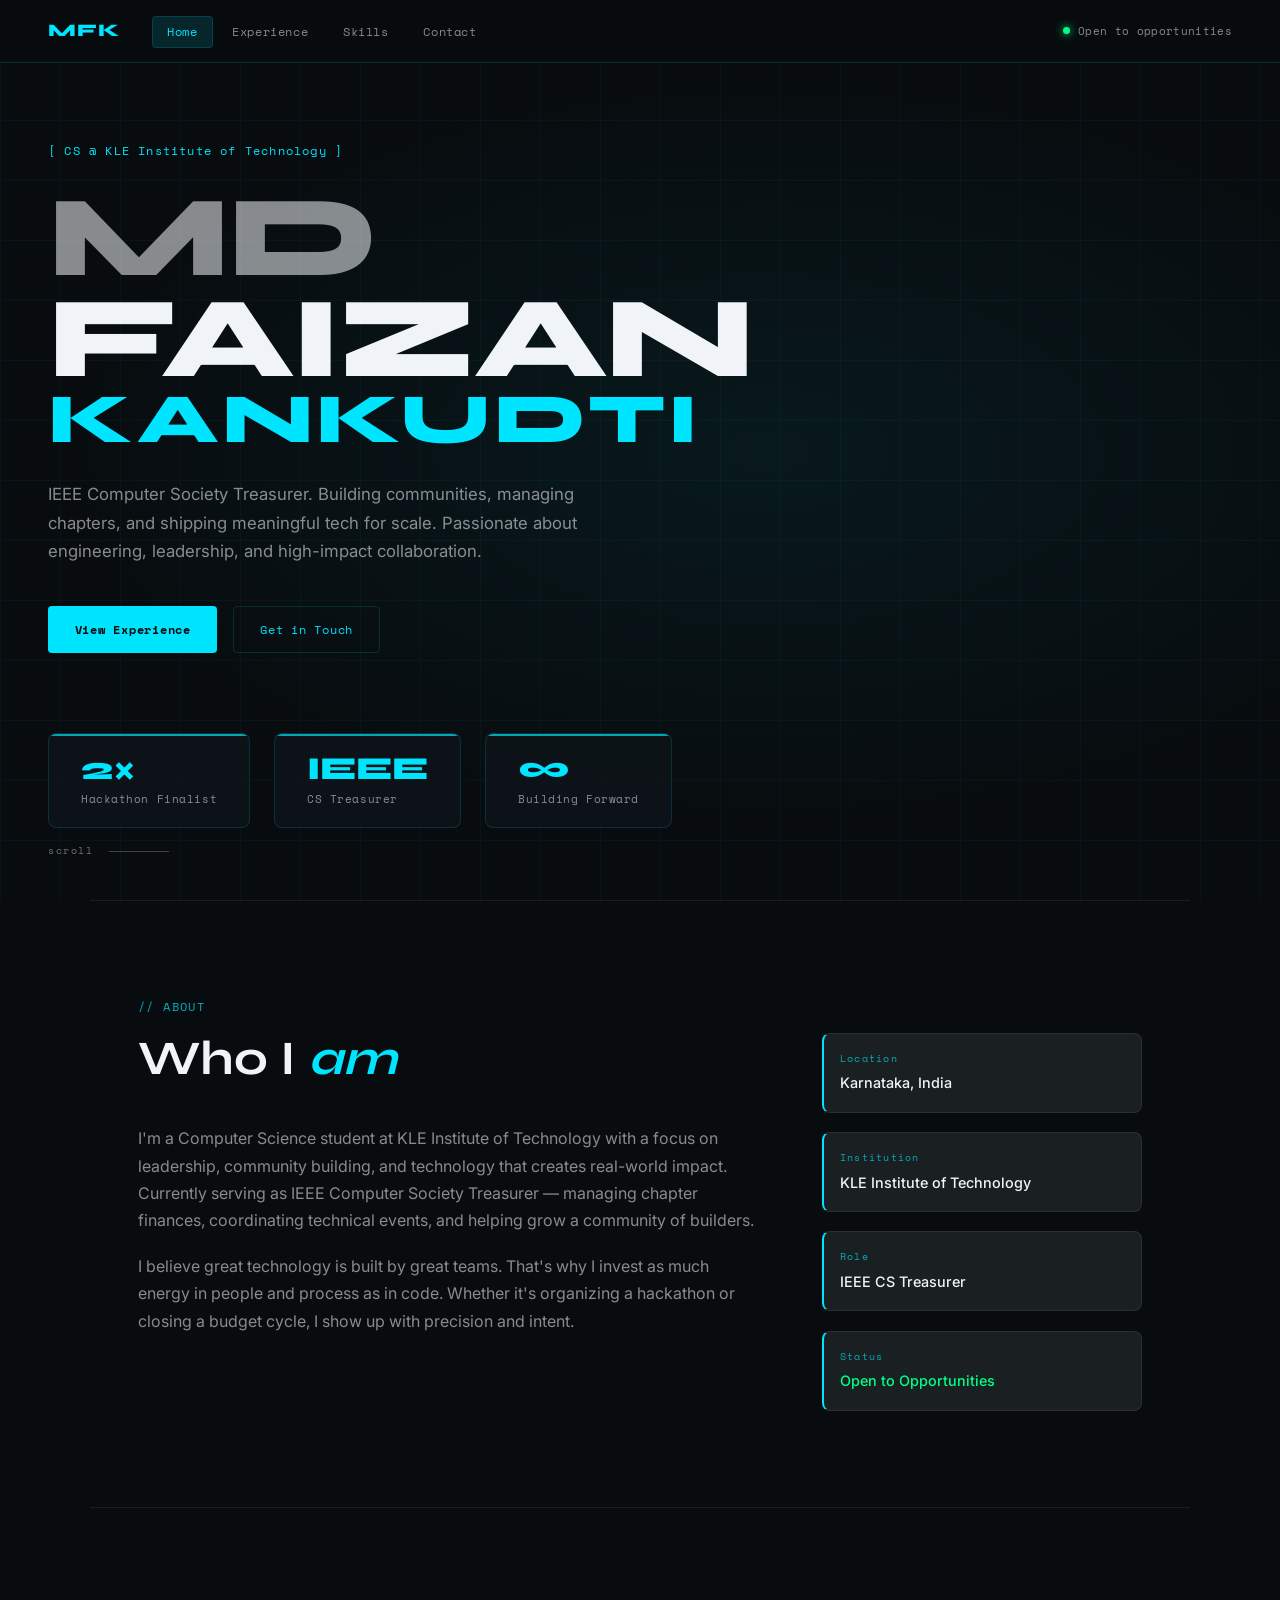
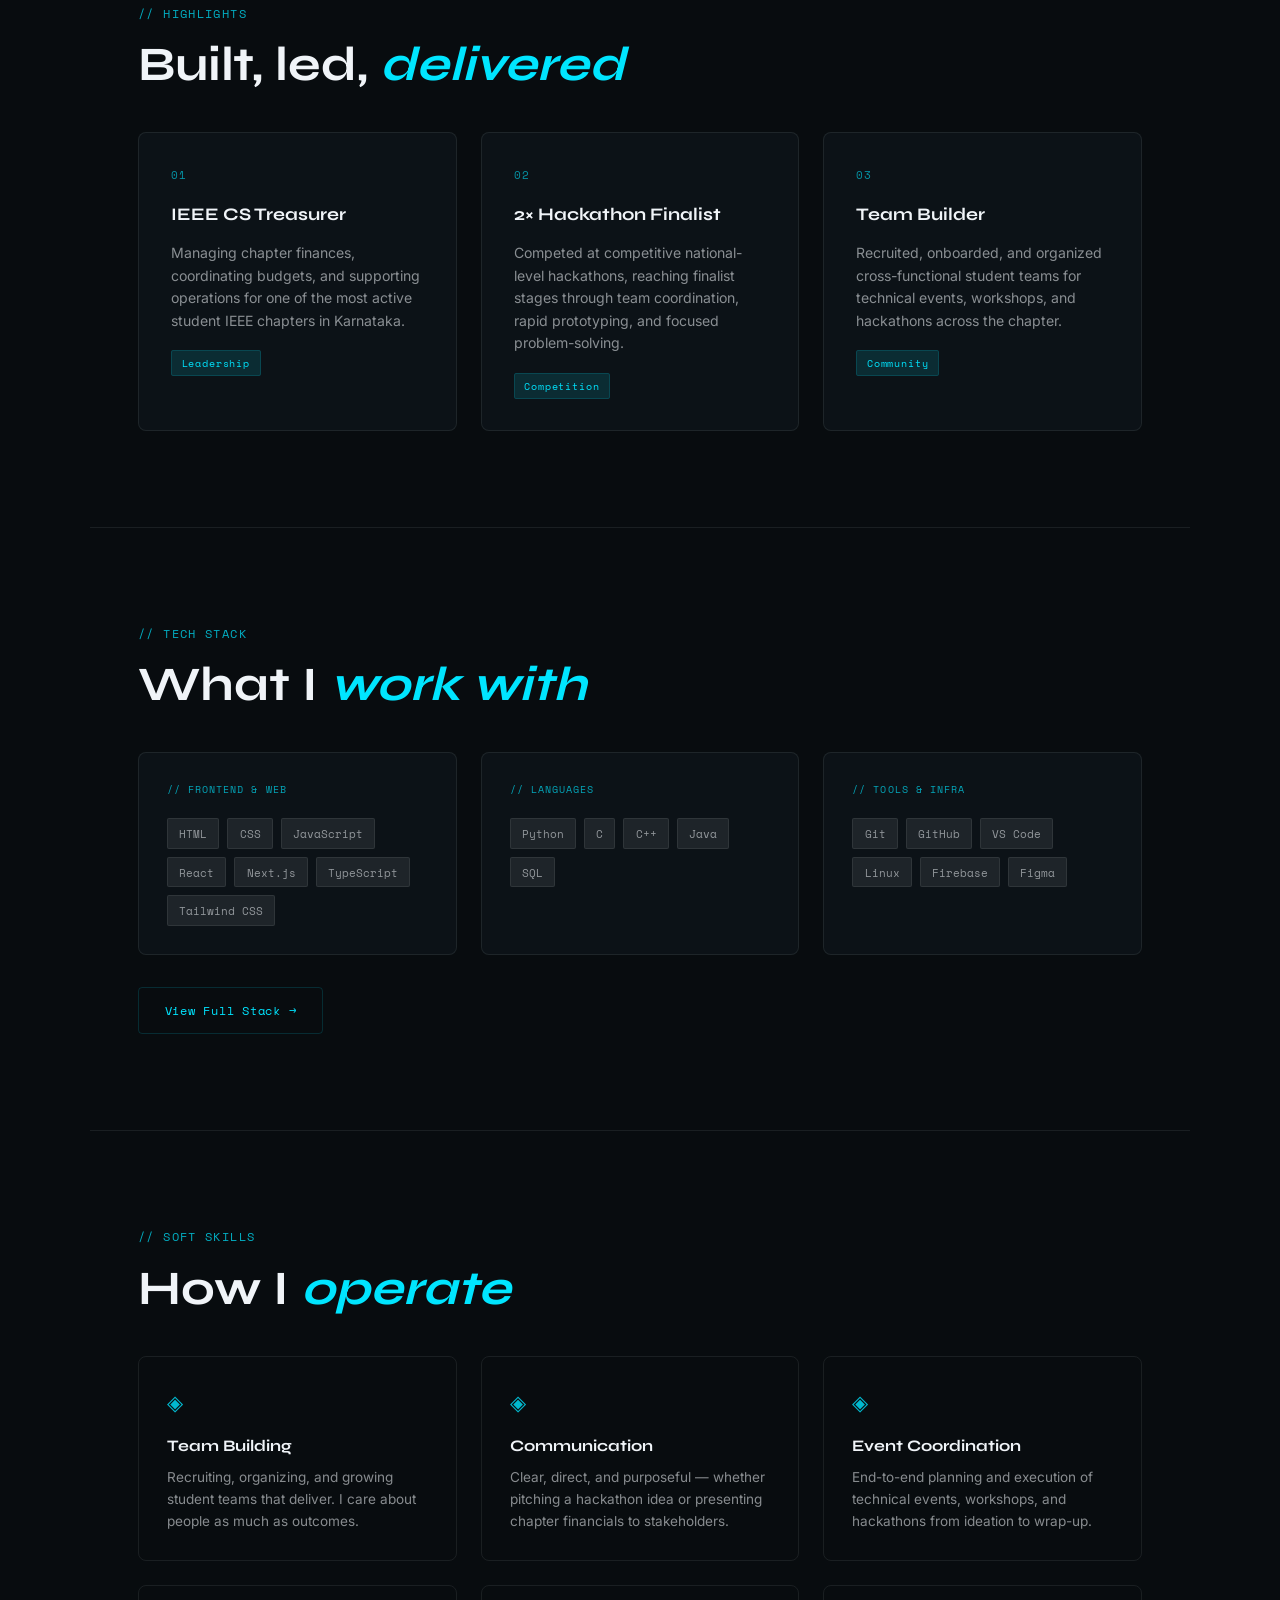
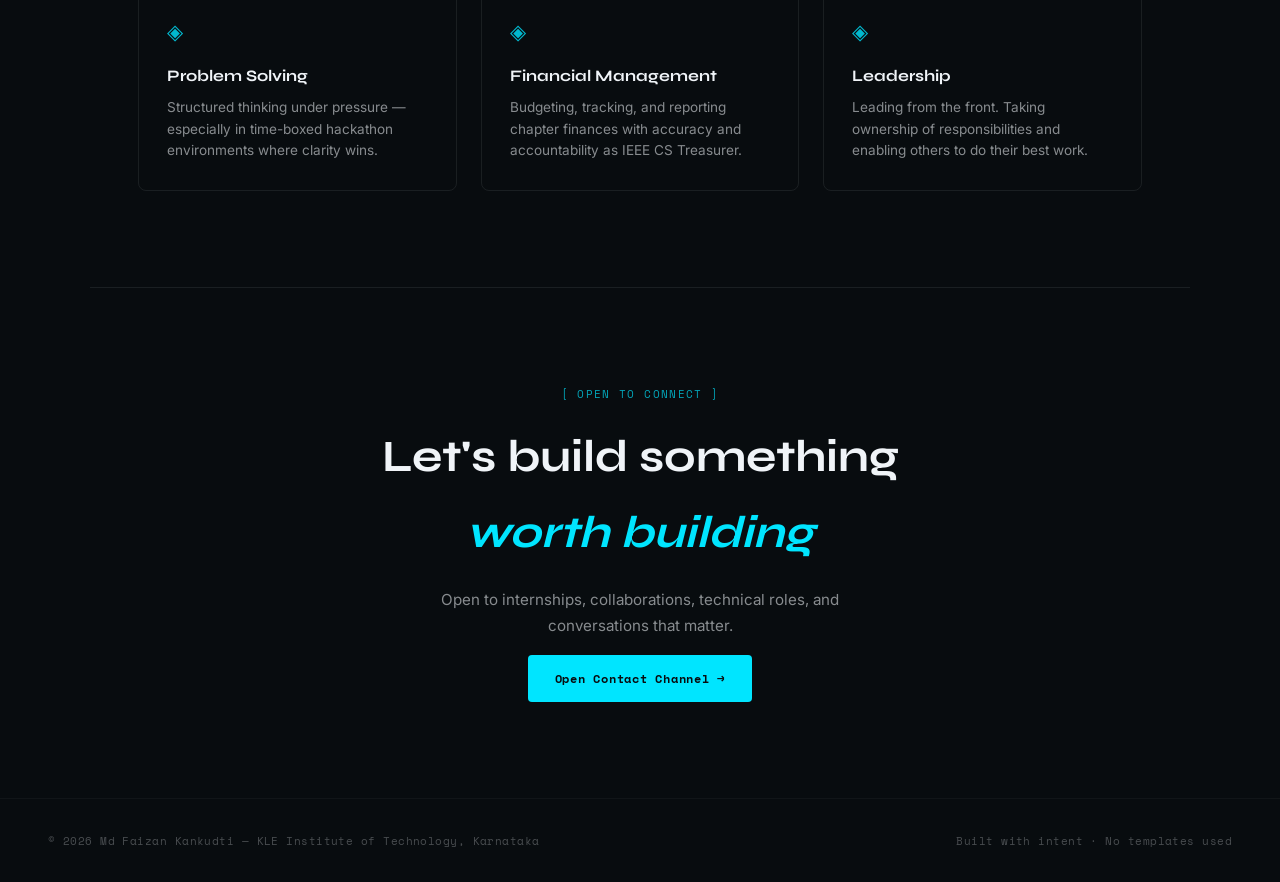
==== index.html @ 26103459 "first commit" ====
<!DOCTYPE html>
<html lang="en">
<head>
<meta charset="UTF-8">
<meta name="viewport" content="width=device-width, initial-scale=1.0">
<title>Md Faizan Kankudti</title>
<link rel="preconnect" href="https://fonts.googleapis.com">
<link rel="preconnect" href="https://fonts.gstatic.com" crossorigin>
<link href="https://fonts.googleapis.com/css2?family=Space+Mono:ital,wght@0,400;0,700;1,400&family=Syne:wght@400;500;600;700;800&family=Inter:wght@300;400;500&display=swap" rel="stylesheet">
<link rel="stylesheet" href="style.css">
</head>
<body>

<nav class="navbar">
  <div class="nav-brand">
    <span class="nav-initials">MFK</span>
  </div>
  <ul class="nav-links">
    <li><a href="index.html" class="nav-link active">Home</a></li>
    <li><a href="experience.html" class="nav-link">Experience</a></li>
    <li><a href="skills.html" class="nav-link">Skills</a></li>
    <li><a href="contact.html" class="nav-link">Contact</a></li>
  </ul>
  <div class="nav-status">
    <span class="status-dot"></span>
    <span class="status-text">Open to opportunities</span>
  </div>
</nav>

<main>

  <!-- HERO -->
  <section class="hero">
    <div class="hero-grid-overlay"></div>
    <div class="hero-content">
      <div class="hero-top-line">
        <span class="mono tag-line">[ CS @ KLE Institute of Technology ]</span>
      </div>
      <h1 class="hero-name">
        <span class="name-md">MD</span>
        <span class="name-faizan">FAIZAN</span>
        <br>
        <span class="name-kankudti">KANKUDTI</span>
      </h1>
      <p class="hero-bio">
        IEEE Computer Society Treasurer. Building communities, managing chapters, and shipping meaningful tech for scale. Passionate about engineering, leadership, and high-impact collaboration.
      </p>
      <div class="hero-cta">
        <a href="experience.html" class="btn btn-primary">View Experience</a>
        <a href="contact.html" class="btn btn-outline">Get in Touch</a>
      </div>
    </div>
    <div class="hero-stats">
      <div class="stat-card">
        <span class="stat-num">2×</span>
        <span class="stat-label">Hackathon Finalist</span>
      </div>
      <div class="stat-card">
        <span class="stat-num">IEEE</span>
        <span class="stat-label">CS Treasurer</span>
      </div>
      <div class="stat-card">
        <span class="stat-num">∞</span>
        <span class="stat-label">Building Forward</span>
      </div>
    </div>
    <div class="hero-scroll-hint">
      <span class="mono">scroll</span>
      <div class="scroll-line"></div>
    </div>
  </section>

  <!-- ABOUT -->
  <section class="section about-section">
    <div class="section-label mono">// ABOUT</div>
    <div class="about-grid">
      <div class="about-text">
        <h2 class="section-title">Who I <em>am</em></h2>
        <p>I'm a Computer Science student at KLE Institute of Technology with a focus on leadership, community building, and technology that creates real-world impact. Currently serving as IEEE Computer Society Treasurer — managing chapter finances, coordinating technical events, and helping grow a community of builders.</p>
        <p>I believe great technology is built by great teams. That's why I invest as much energy in people and process as in code. Whether it's organizing a hackathon or closing a budget cycle, I show up with precision and intent.</p>
      </div>
      <div class="about-sidebar">
        <div class="info-block">
          <span class="mono info-label">Location</span>
          <span class="info-value">Karnataka, India</span>
        </div>
        <div class="info-block">
          <span class="mono info-label">Institution</span>
          <span class="info-value">KLE Institute of Technology</span>
        </div>
        <div class="info-block">
          <span class="mono info-label">Role</span>
          <span class="info-value">IEEE CS Treasurer</span>
        </div>
        <div class="info-block">
          <span class="mono info-label">Status</span>
          <span class="info-value open">Open to Opportunities</span>
        </div>
      </div>
    </div>
  </section>

  <!-- QUICK HIGHLIGHTS -->
  <section class="section highlights-section">
    <div class="section-label mono">// HIGHLIGHTS</div>
    <h2 class="section-title">Built, led, <em>delivered</em></h2>
    <div class="highlight-cards">

      <div class="hcard">
        <div class="hcard-num mono">01</div>
        <div class="hcard-content">
          <h3>IEEE CS Treasurer</h3>
          <p>Managing chapter finances, coordinating budgets, and supporting operations for one of the most active student IEEE chapters in Karnataka.</p>
          <span class="hcard-tag">Leadership</span>
        </div>
      </div>

      <div class="hcard">
        <div class="hcard-num mono">02</div>
        <div class="hcard-content">
          <h3>2× Hackathon Finalist</h3>
          <p>Competed at competitive national-level hackathons, reaching finalist stages through team coordination, rapid prototyping, and focused problem-solving.</p>
          <span class="hcard-tag">Competition</span>
        </div>
      </div>

      <div class="hcard">
        <div class="hcard-num mono">03</div>
        <div class="hcard-content">
          <h3>Team Builder</h3>
          <p>Recruited, onboarded, and organized cross-functional student teams for technical events, workshops, and hackathons across the chapter.</p>
          <span class="hcard-tag">Community</span>
        </div>
      </div>

    </div>
  </section>

  <!-- SKILLS PREVIEW -->
  <section class="section skills-preview-section">
    <div class="section-label mono">// TECH STACK</div>
    <h2 class="section-title">What I <em>work with</em></h2>
    <div class="stack-grid">
      <div class="stack-box">
        <div class="stack-box-label mono">// FRONTEND & WEB</div>
        <div class="stack-tags">
          <span class="stag">HTML</span>
          <span class="stag">CSS</span>
          <span class="stag">JavaScript</span>
          <span class="stag">React</span>
          <span class="stag">Next.js</span>
          <span class="stag">TypeScript</span>
          <span class="stag">Tailwind CSS</span>
        </div>
      </div>
      <div class="stack-box">
        <div class="stack-box-label mono">// LANGUAGES</div>
        <div class="stack-tags">
          <span class="stag">Python</span>
          <span class="stag">C</span>
          <span class="stag">C++</span>
          <span class="stag">Java</span>
          <span class="stag">SQL</span>
        </div>
      </div>
      <div class="stack-box">
        <div class="stack-box-label mono">// TOOLS & INFRA</div>
        <div class="stack-tags">
          <span class="stag">Git</span>
          <span class="stag">GitHub</span>
          <span class="stag">VS Code</span>
          <span class="stag">Linux</span>
          <span class="stag">Firebase</span>
          <span class="stag">Figma</span>
        </div>
      </div>
    </div>
    <a href="skills.html" class="btn btn-outline" style="margin-top:2rem; display:inline-block;">View Full Stack →</a>
  </section>

  <!-- SOFT SKILLS PREVIEW -->
  <section class="section soft-section">
    <div class="section-label mono">// SOFT SKILLS</div>
    <h2 class="section-title">How I <em>operate</em></h2>
    <div class="soft-grid">
      <div class="soft-item">
        <div class="soft-icon">◈</div>
        <h3>Team Building</h3>
        <p>Recruiting, organizing, and growing student teams that deliver. I care about people as much as outcomes.</p>
      </div>
      <div class="soft-item">
        <div class="soft-icon">◈</div>
        <h3>Communication</h3>
        <p>Clear, direct, and purposeful — whether pitching a hackathon idea or presenting chapter financials to stakeholders.</p>
      </div>
      <div class="soft-item">
        <div class="soft-icon">◈</div>
        <h3>Event Coordination</h3>
        <p>End-to-end planning and execution of technical events, workshops, and hackathons from ideation to wrap-up.</p>
      </div>
      <div class="soft-item">
        <div class="soft-icon">◈</div>
        <h3>Problem Solving</h3>
        <p>Structured thinking under pressure — especially in time-boxed hackathon environments where clarity wins.</p>
      </div>
      <div class="soft-item">
        <div class="soft-icon">◈</div>
        <h3>Financial Management</h3>
        <p>Budgeting, tracking, and reporting chapter finances with accuracy and accountability as IEEE CS Treasurer.</p>
      </div>
      <div class="soft-item">
        <div class="soft-icon">◈</div>
        <h3>Leadership</h3>
        <p>Leading from the front. Taking ownership of responsibilities and enabling others to do their best work.</p>
      </div>
    </div>
  </section>

  <!-- CTA -->
  <section class="section cta-section">
    <div class="cta-inner">
      <span class="mono cta-tag">[ OPEN TO CONNECT ]</span>
      <h2>Let's build something <em>worth building</em></h2>
      <p>Open to internships, collaborations, technical roles, and conversations that matter.</p>
      <a href="contact.html" class="btn btn-primary">Open Contact Channel →</a>
    </div>
  </section>

</main>

<footer class="footer">
  <span class="mono">© 2026 Md Faizan Kankudti — KLE Institute of Technology, Karnataka</span>
  <span class="mono footer-sub">Built with intent · No templates used</span>
</footer>

</body>
</html>
---- style.css ----
/* ─── RESET & BASE ─────────────────────────────────────────────── */
*, *::before, *::after { box-sizing: border-box; margin: 0; padding: 0; }

:root {
  --bg: #080c0f;
  --bg-2: #0e1419;
  --bg-3: #141c23;
  --accent: #00e5ff;
  --accent-dim: rgba(0,229,255,0.12);
  --accent-mid: rgba(0,229,255,0.4);
  --white: #f0f4f8;
  --white-dim: rgba(240,244,248,0.55);
  --white-faint: rgba(240,244,248,0.08);
  --border: rgba(0,229,255,0.15);
  --border-subtle: rgba(240,244,248,0.08);
  --green: #00ff88;
  --green-dim: rgba(0,255,136,0.1);
  --card-bg: rgba(14,20,25,0.85);
  --radius: 4px;
  --radius-lg: 8px;
}

html { scroll-behavior: smooth; }

body {
  background: var(--bg);
  color: var(--white);
  font-family: 'Inter', sans-serif;
  font-size: 16px;
  line-height: 1.7;
  overflow-x: hidden;
}

/* ─── TYPOGRAPHY ─────────────────────────────────────────────────── */
.mono { font-family: 'Space Mono', monospace; }
h1, h2, h3, h4 { font-family: 'Syne', sans-serif; }
em { font-style: italic; color: var(--accent); }

/* ─── SCROLLBAR ──────────────────────────────────────────────────── */
::-webkit-scrollbar { width: 4px; }
::-webkit-scrollbar-track { background: var(--bg); }
::-webkit-scrollbar-thumb { background: var(--accent-mid); border-radius: 2px; }

/* ─── NAVBAR ─────────────────────────────────────────────────────── */
.navbar {
  position: fixed;
  top: 0; left: 0; right: 0;
  z-index: 100;
  display: flex;
  align-items: center;
  gap: 2rem;
  padding: 1rem 3rem;
  background: rgba(8,12,15,0.92);
  backdrop-filter: blur(12px);
  border-bottom: 1px solid var(--border);
}

.nav-brand { flex: 0 0 auto; }

.nav-initials {
  font-family: 'Syne', sans-serif;
  font-weight: 800;
  font-size: 1.1rem;
  color: var(--accent);
  letter-spacing: 0.05em;
}

.nav-links {
  display: flex;
  list-style: none;
  gap: 0.25rem;
  flex: 1;
}

.nav-link {
  font-family: 'Space Mono', monospace;
  font-size: 0.75rem;
  color: var(--white-dim);
  text-decoration: none;
  padding: 0.4rem 0.9rem;
  border: 1px solid transparent;
  border-radius: var(--radius);
  transition: all 0.2s;
  letter-spacing: 0.05em;
}

.nav-link:hover, .nav-link.active {
  color: var(--accent);
  border-color: var(--border);
  background: var(--accent-dim);
}

.nav-status {
  display: flex;
  align-items: center;
  gap: 0.5rem;
  margin-left: auto;
}

.status-dot {
  width: 7px; height: 7px;
  border-radius: 50%;
  background: var(--green);
  box-shadow: 0 0 8px var(--green);
  animation: pulse-dot 2s infinite;
}

@keyframes pulse-dot {
  0%, 100% { opacity: 1; }
  50% { opacity: 0.4; }
}

.status-text {
  font-family: 'Space Mono', monospace;
  font-size: 0.7rem;
  color: var(--white-dim);
  letter-spacing: 0.03em;
}

/* ─── HERO ──────────────────────────────────────────────────────── */
.hero {
  min-height: 100vh;
  display: flex;
  flex-direction: column;
  justify-content: center;
  padding: 8rem 3rem 4rem;
  position: relative;
  overflow: hidden;
}

.hero-grid-overlay {
  position: absolute;
  inset: 0;
  background-image:
    linear-gradient(rgba(0,229,255,0.04) 1px, transparent 1px),
    linear-gradient(90deg, rgba(0,229,255,0.04) 1px, transparent 1px);
  background-size: 60px 60px;
  pointer-events: none;
}

.hero-grid-overlay::after {
  content: '';
  position: absolute;
  inset: 0;
  background: radial-gradient(ellipse 80% 60% at 60% 50%, rgba(0,229,255,0.06) 0%, transparent 70%);
}

.hero-content { position: relative; z-index: 1; max-width: 900px; }

.hero-top-line {
  margin-bottom: 1.5rem;
}

.tag-line {
  font-size: 0.75rem;
  color: var(--accent);
  letter-spacing: 0.1em;
  opacity: 0;
  animation: fadein 0.6s 0.2s forwards;
}

.hero-name {
  font-family: 'Syne', sans-serif;
  font-weight: 800;
  line-height: 0.88;
  margin-bottom: 1.8rem;
  opacity: 0;
  animation: fadein 0.7s 0.4s forwards;
}

.name-md {
  font-size: clamp(3.5rem, 9vw, 8rem);
  color: var(--white-dim);
  letter-spacing: -0.02em;
}

.name-faizan {
  font-size: clamp(3.5rem, 9vw, 8rem);
  color: var(--white);
  letter-spacing: -0.02em;
}

.name-kankudti {
  font-size: clamp(2rem, 5.5vw, 5rem);
  color: var(--accent);
  letter-spacing: 0.04em;
}

.hero-bio {
  font-size: 1.05rem;
  color: var(--white-dim);
  max-width: 580px;
  margin-bottom: 2.5rem;
  opacity: 0;
  animation: fadein 0.7s 0.6s forwards;
}

.hero-cta {
  display: flex;
  gap: 1rem;
  flex-wrap: wrap;
  opacity: 0;
  animation: fadein 0.7s 0.8s forwards;
}

.hero-stats {
  display: flex;
  gap: 1.5rem;
  margin-top: 5rem;
  flex-wrap: wrap;
  opacity: 0;
  animation: fadein 0.8s 1s forwards;
}

.stat-card {
  background: var(--card-bg);
  border: 1px solid var(--border);
  border-radius: var(--radius-lg);
  padding: 1.2rem 2rem;
  display: flex;
  flex-direction: column;
  gap: 0.25rem;
  position: relative;
  overflow: hidden;
}

.stat-card::before {
  content: '';
  position: absolute;
  top: 0; left: 0; right: 0;
  height: 2px;
  background: var(--accent);
  opacity: 0.7;
}

.stat-num {
  font-family: 'Syne', sans-serif;
  font-weight: 800;
  font-size: 2rem;
  color: var(--accent);
  line-height: 1;
}

.stat-label {
  font-family: 'Space Mono', monospace;
  font-size: 0.7rem;
  color: var(--white-dim);
  letter-spacing: 0.05em;
}

.hero-scroll-hint {
  position: absolute;
  bottom: 2.5rem;
  left: 3rem;
  display: flex;
  align-items: center;
  gap: 1rem;
  opacity: 0.45;
}

.hero-scroll-hint .mono { font-size: 0.65rem; letter-spacing: 0.15em; }

.scroll-line {
  width: 60px;
  height: 1px;
  background: var(--white-dim);
  position: relative;
  overflow: hidden;
}

.scroll-line::after {
  content: '';
  position: absolute;
  top: 0; left: -100%;
  width: 100%; height: 100%;
  background: var(--accent);
  animation: slide-line 2s 2s infinite;
}

@keyframes slide-line {
  0% { left: -100%; }
  100% { left: 100%; }
}

/* ─── BUTTONS ───────────────────────────────────────────────────── */
.btn {
  font-family: 'Space Mono', monospace;
  font-size: 0.78rem;
  letter-spacing: 0.06em;
  padding: 0.75rem 1.6rem;
  border-radius: var(--radius);
  text-decoration: none;
  transition: all 0.2s;
  display: inline-block;
  cursor: pointer;
  border: 1px solid transparent;
}

.btn-primary {
  background: var(--accent);
  color: var(--bg);
  font-weight: 700;
}

.btn-primary:hover {
  background: transparent;
  color: var(--accent);
  border-color: var(--accent);
}

.btn-outline {
  background: transparent;
  color: var(--accent);
  border-color: var(--border);
}

.btn-outline:hover {
  background: var(--accent-dim);
  border-color: var(--accent);
}

/* ─── SECTIONS ──────────────────────────────────────────────────── */
.section {
  padding: 6rem 3rem;
  max-width: 1100px;
  margin: 0 auto;
  border-top: 1px solid var(--border-subtle);
}

.section-label {
  font-size: 0.72rem;
  letter-spacing: 0.12em;
  color: var(--accent);
  margin-bottom: 1rem;
  opacity: 0.75;
}

.section-title {
  font-family: 'Syne', sans-serif;
  font-weight: 700;
  font-size: clamp(2rem, 4vw, 3rem);
  line-height: 1.1;
  margin-bottom: 2.5rem;
  color: var(--white);
}

/* ─── ABOUT ─────────────────────────────────────────────────────── */
.about-grid {
  display: grid;
  grid-template-columns: 1fr 320px;
  gap: 4rem;
  align-items: start;
}

.about-text p {
  color: var(--white-dim);
  margin-bottom: 1.2rem;
  font-size: 1rem;
}

.about-sidebar {
  display: flex;
  flex-direction: column;
  gap: 1.2rem;
}

.info-block {
  display: flex;
  flex-direction: column;
  gap: 0.25rem;
  padding: 1rem;
  background: var(--white-faint);
  border: 1px solid var(--border-subtle);
  border-radius: var(--radius-lg);
  border-left: 2px solid var(--accent);
}

.info-label {
  font-size: 0.65rem;
  letter-spacing: 0.12em;
  color: var(--accent);
  opacity: 0.7;
}

.info-value {
  font-size: 0.9rem;
  color: var(--white);
  font-weight: 500;
}

.info-value.open { color: var(--green); }

/* ─── HIGHLIGHTS ────────────────────────────────────────────────── */
.highlight-cards {
  display: grid;
  grid-template-columns: repeat(3, 1fr);
  gap: 1.5rem;
}

.hcard {
  background: var(--card-bg);
  border: 1px solid var(--border-subtle);
  border-radius: var(--radius-lg);
  padding: 2rem;
  transition: border-color 0.25s, transform 0.25s;
  position: relative;
  overflow: hidden;
}

.hcard::after {
  content: '';
  position: absolute;
  bottom: 0; left: 0; right: 0;
  height: 2px;
  background: linear-gradient(90deg, var(--accent), transparent);
  opacity: 0;
  transition: opacity 0.25s;
}

.hcard:hover {
  border-color: var(--border);
  transform: translateY(-3px);
}

.hcard:hover::after { opacity: 1; }

.hcard-num {
  font-size: 0.7rem;
  color: var(--accent);
  letter-spacing: 0.1em;
  margin-bottom: 1rem;
  opacity: 0.6;
}

.hcard h3 {
  font-family: 'Syne', sans-serif;
  font-weight: 700;
  font-size: 1.1rem;
  margin-bottom: 0.75rem;
  color: var(--white);
}

.hcard p {
  font-size: 0.88rem;
  color: var(--white-dim);
  line-height: 1.6;
  margin-bottom: 1rem;
}

.hcard-tag {
  font-family: 'Space Mono', monospace;
  font-size: 0.65rem;
  letter-spacing: 0.08em;
  padding: 0.25rem 0.6rem;
  border: 1px solid var(--border);
  border-radius: 2px;
  color: var(--accent);
  background: var(--accent-dim);
}

/* ─── STACK ─────────────────────────────────────────────────────── */
.stack-grid {
  display: grid;
  grid-template-columns: repeat(3, 1fr);
  gap: 1.5rem;
}

.stack-box {
  background: var(--card-bg);
  border: 1px solid var(--border-subtle);
  border-radius: var(--radius-lg);
  padding: 1.75rem;
  transition: border-color 0.2s;
}

.stack-box:hover { border-color: var(--border); }

.stack-box-label {
  font-size: 0.65rem;
  letter-spacing: 0.1em;
  color: var(--accent);
  margin-bottom: 1.2rem;
  opacity: 0.7;
}

.stack-tags {
  display: flex;
  flex-wrap: wrap;
  gap: 0.5rem;
}

.stag {
  font-family: 'Space Mono', monospace;
  font-size: 0.7rem;
  padding: 0.3rem 0.7rem;
  background: var(--white-faint);
  border: 1px solid var(--border-subtle);
  border-radius: 2px;
  color: var(--white-dim);
  transition: all 0.2s;
}

.stag:hover {
  color: var(--accent);
  border-color: var(--border);
  background: var(--accent-dim);
}

/* ─── SOFT SKILLS ───────────────────────────────────────────────── */
.soft-grid {
  display: grid;
  grid-template-columns: repeat(3, 1fr);
  gap: 1.5rem;
}

.soft-item {
  padding: 1.75rem;
  border: 1px solid var(--border-subtle);
  border-radius: var(--radius-lg);
  transition: border-color 0.2s, background 0.2s;
}

.soft-item:hover {
  border-color: var(--border);
  background: var(--accent-dim);
}

.soft-icon {
  font-size: 1.3rem;
  color: var(--accent);
  margin-bottom: 0.75rem;
  opacity: 0.8;
}

.soft-item h3 {
  font-family: 'Syne', sans-serif;
  font-size: 1rem;
  font-weight: 700;
  margin-bottom: 0.5rem;
  color: var(--white);
}

.soft-item p {
  font-size: 0.85rem;
  color: var(--white-dim);
  line-height: 1.6;
}

/* ─── CTA ───────────────────────────────────────────────────────── */
.cta-section {
  text-align: center;
  border-top: 1px solid var(--border-subtle);
}

.cta-inner {
  display: flex;
  flex-direction: column;
  align-items: center;
  gap: 1rem;
}

.cta-tag {
  font-size: 0.7rem;
  color: var(--accent);
  letter-spacing: 0.12em;
  opacity: 0.7;
}

.cta-section h2 {
  font-size: clamp(1.8rem, 3.5vw, 2.8rem);
  max-width: 540px;
}

.cta-section p {
  color: var(--white-dim);
  max-width: 400px;
  font-size: 0.95rem;
}

/* ─── FOOTER ────────────────────────────────────────────────────── */
.footer {
  border-top: 1px solid var(--border-subtle);
  padding: 2rem 3rem;
  display: flex;
  justify-content: space-between;
  align-items: center;
  font-size: 0.7rem;
  color: var(--white-dim);
  letter-spacing: 0.04em;
  opacity: 0.5;
}

/* ─── PAGE HEADER (inner pages) ─────────────────────────────────── */
.page-hero {
  padding: 8rem 3rem 3rem;
  max-width: 1100px;
  margin: 0 auto;
  border-bottom: 1px solid var(--border-subtle);
}

.page-hero-tag {
  font-size: 0.72rem;
  letter-spacing: 0.12em;
  color: var(--accent);
  margin-bottom: 0.75rem;
  opacity: 0.7;
  display: block;
}

.page-hero h1 {
  font-family: 'Syne', sans-serif;
  font-weight: 800;
  font-size: clamp(2.5rem, 5vw, 4rem);
  line-height: 1.05;
}

/* ─── EXPERIENCE PAGE ───────────────────────────────────────────── */
.exp-timeline {
  position: relative;
  padding-left: 2rem;
}

.exp-timeline::before {
  content: '';
  position: absolute;
  left: 0; top: 0; bottom: 0;
  width: 1px;
  background: linear-gradient(to bottom, var(--accent), transparent);
}

.exp-entry {
  position: relative;
  padding: 0 0 3.5rem 2rem;
}

.exp-entry::before {
  content: '';
  position: absolute;
  left: -0.35rem;
  top: 0.4rem;
  width: 8px; height: 8px;
  border-radius: 50%;
  background: var(--accent);
  box-shadow: 0 0 12px var(--accent);
}

.exp-date {
  font-family: 'Space Mono', monospace;
  font-size: 0.7rem;
  color: var(--accent);
  letter-spacing: 0.08em;
  opacity: 0.7;
  margin-bottom: 0.5rem;
}

.exp-role {
  font-family: 'Syne', sans-serif;
  font-weight: 700;
  font-size: 1.25rem;
  color: var(--white);
  margin-bottom: 0.25rem;
}

.exp-org {
  font-family: 'Space Mono', monospace;
  font-size: 0.75rem;
  color: var(--accent);
  margin-bottom: 1rem;
}

.exp-desc {
  font-size: 0.9rem;
  color: var(--white-dim);
  line-height: 1.75;
  max-width: 640px;
}

.exp-tags {
  display: flex;
  flex-wrap: wrap;
  gap: 0.5rem;
  margin-top: 1rem;
}

.exp-tag {
  font-family: 'Space Mono', monospace;
  font-size: 0.65rem;
  padding: 0.25rem 0.6rem;
  border: 1px solid var(--border);
  border-radius: 2px;
  color: var(--accent);
  background: var(--accent-dim);
}

/* ─── SKILLS PAGE ───────────────────────────────────────────────── */
.skills-big-grid {
  display: grid;
  grid-template-columns: repeat(2, 1fr);
  gap: 2rem;
}

.skill-category {
  background: var(--card-bg);
  border: 1px solid var(--border-subtle);
  border-radius: var(--radius-lg);
  padding: 2rem;
}

.skill-category-title {
  font-family: 'Space Mono', monospace;
  font-size: 0.68rem;
  letter-spacing: 0.12em;
  color: var(--accent);
  margin-bottom: 1.5rem;
  padding-bottom: 0.75rem;
  border-bottom: 1px solid var(--border-subtle);
}

.skill-bar-list { display: flex; flex-direction: column; gap: 1.2rem; }

.skill-bar-item {}

.skill-bar-header {
  display: flex;
  justify-content: space-between;
  margin-bottom: 0.4rem;
}

.skill-bar-name {
  font-size: 0.85rem;
  color: var(--white);
}

.skill-bar-level {
  font-family: 'Space Mono', monospace;
  font-size: 0.7rem;
  color: var(--accent);
  opacity: 0.7;
}

.skill-bar-track {
  height: 3px;
  background: var(--white-faint);
  border-radius: 2px;
  overflow: hidden;
}

.skill-bar-fill {
  height: 100%;
  background: linear-gradient(90deg, var(--accent), rgba(0,229,255,0.5));
  border-radius: 2px;
  transition: width 1.5s cubic-bezier(0.4, 0, 0.2, 1);
}

/* ─── CONTACT PAGE ──────────────────────────────────────────────── */
.contact-grid {
  display: grid;
  grid-template-columns: 1fr 1fr;
  gap: 4rem;
  align-items: start;
}

.contact-links { display: flex; flex-direction: column; gap: 1rem; }

.contact-link-item {
  display: flex;
  align-items: center;
  gap: 1rem;
  padding: 1.25rem 1.5rem;
  background: var(--card-bg);
  border: 1px solid var(--border-subtle);
  border-radius: var(--radius-lg);
  text-decoration: none;
  color: var(--white);
  transition: all 0.2s;
}

.contact-link-item:hover {
  border-color: var(--border);
  background: var(--accent-dim);
  color: var(--accent);
}

.contact-link-icon {
  font-size: 1.1rem;
  width: 2rem;
  text-align: center;
  color: var(--accent);
}

.contact-link-text {
  flex: 1;
}

.contact-link-label {
  font-family: 'Space Mono', monospace;
  font-size: 0.65rem;
  color: var(--white-dim);
  letter-spacing: 0.08em;
  display: block;
  margin-bottom: 0.15rem;
}

.contact-link-value {
  font-size: 0.9rem;
  font-weight: 500;
}

.contact-link-arrow {
  color: var(--accent);
  opacity: 0.5;
  font-size: 0.8rem;
}

.contact-info-block {
  background: var(--card-bg);
  border: 1px solid var(--border-subtle);
  border-radius: var(--radius-lg);
  padding: 2rem;
  border-left: 2px solid var(--accent);
}

.contact-info-block p {
  color: var(--white-dim);
  font-size: 0.95rem;
  line-height: 1.75;
  margin-bottom: 1.25rem;
}

/* ─── ANIMATIONS ────────────────────────────────────────────────── */
@keyframes fadein {
  from { opacity: 0; transform: translateY(16px); }
  to { opacity: 1; transform: translateY(0); }
}

/* ─── RESPONSIVE ─────────────────────────────────────────────────── */
@media (max-width: 900px) {
  .navbar { padding: 1rem 1.5rem; }
  .nav-status { display: none; }
  .hero { padding: 7rem 1.5rem 3rem; }
  .section { padding: 4rem 1.5rem; }
  .about-grid { grid-template-columns: 1fr; }
  .highlight-cards { grid-template-columns: 1fr; }
  .stack-grid { grid-template-columns: 1fr; }
  .soft-grid { grid-template-columns: 1fr 1fr; }
  .footer { flex-direction: column; gap: 0.5rem; text-align: center; }
  .skills-big-grid { grid-template-columns: 1fr; }
  .contact-grid { grid-template-columns: 1fr; }
  .page-hero { padding: 7rem 1.5rem 2rem; }
}

@media (max-width: 600px) {
  .soft-grid { grid-template-columns: 1fr; }
  .hero-stats { flex-direction: column; }
  .nav-links { gap: 0; }
  .nav-link { padding: 0.4rem 0.5rem; font-size: 0.68rem; }
}
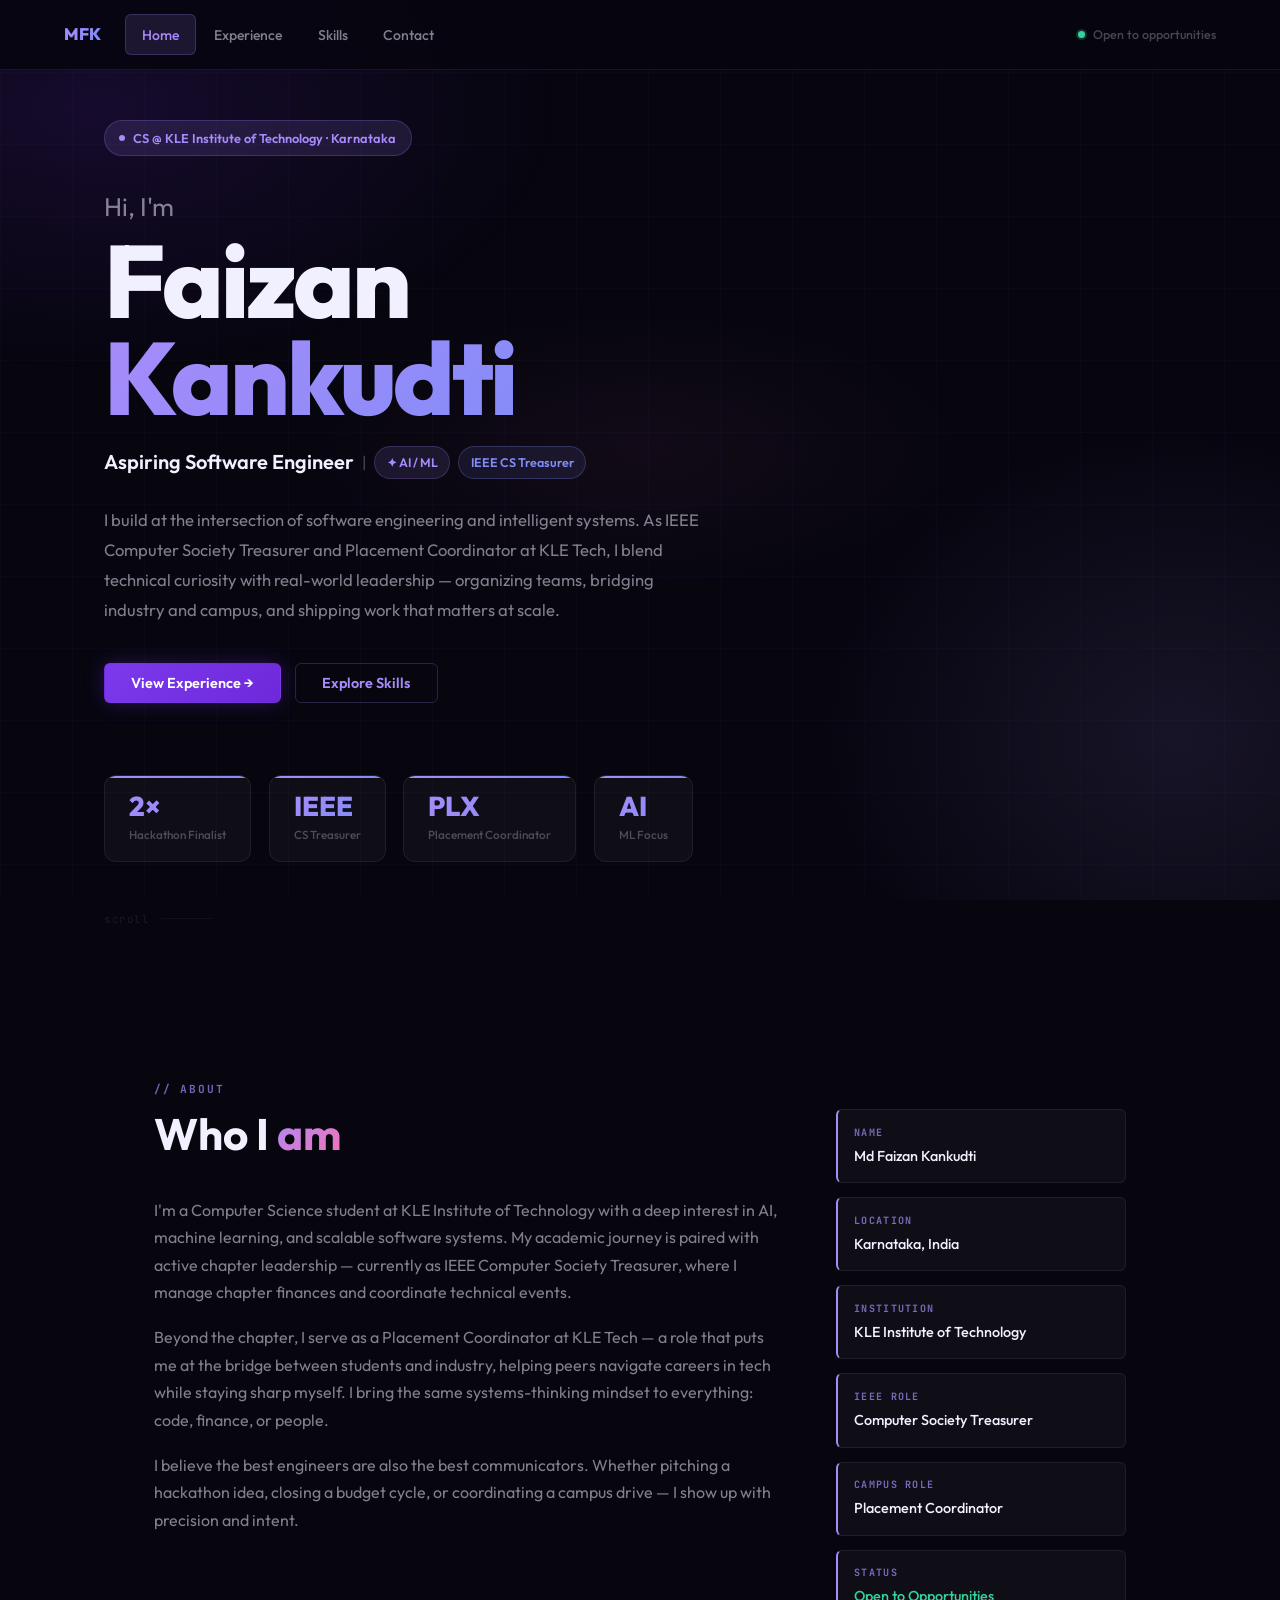
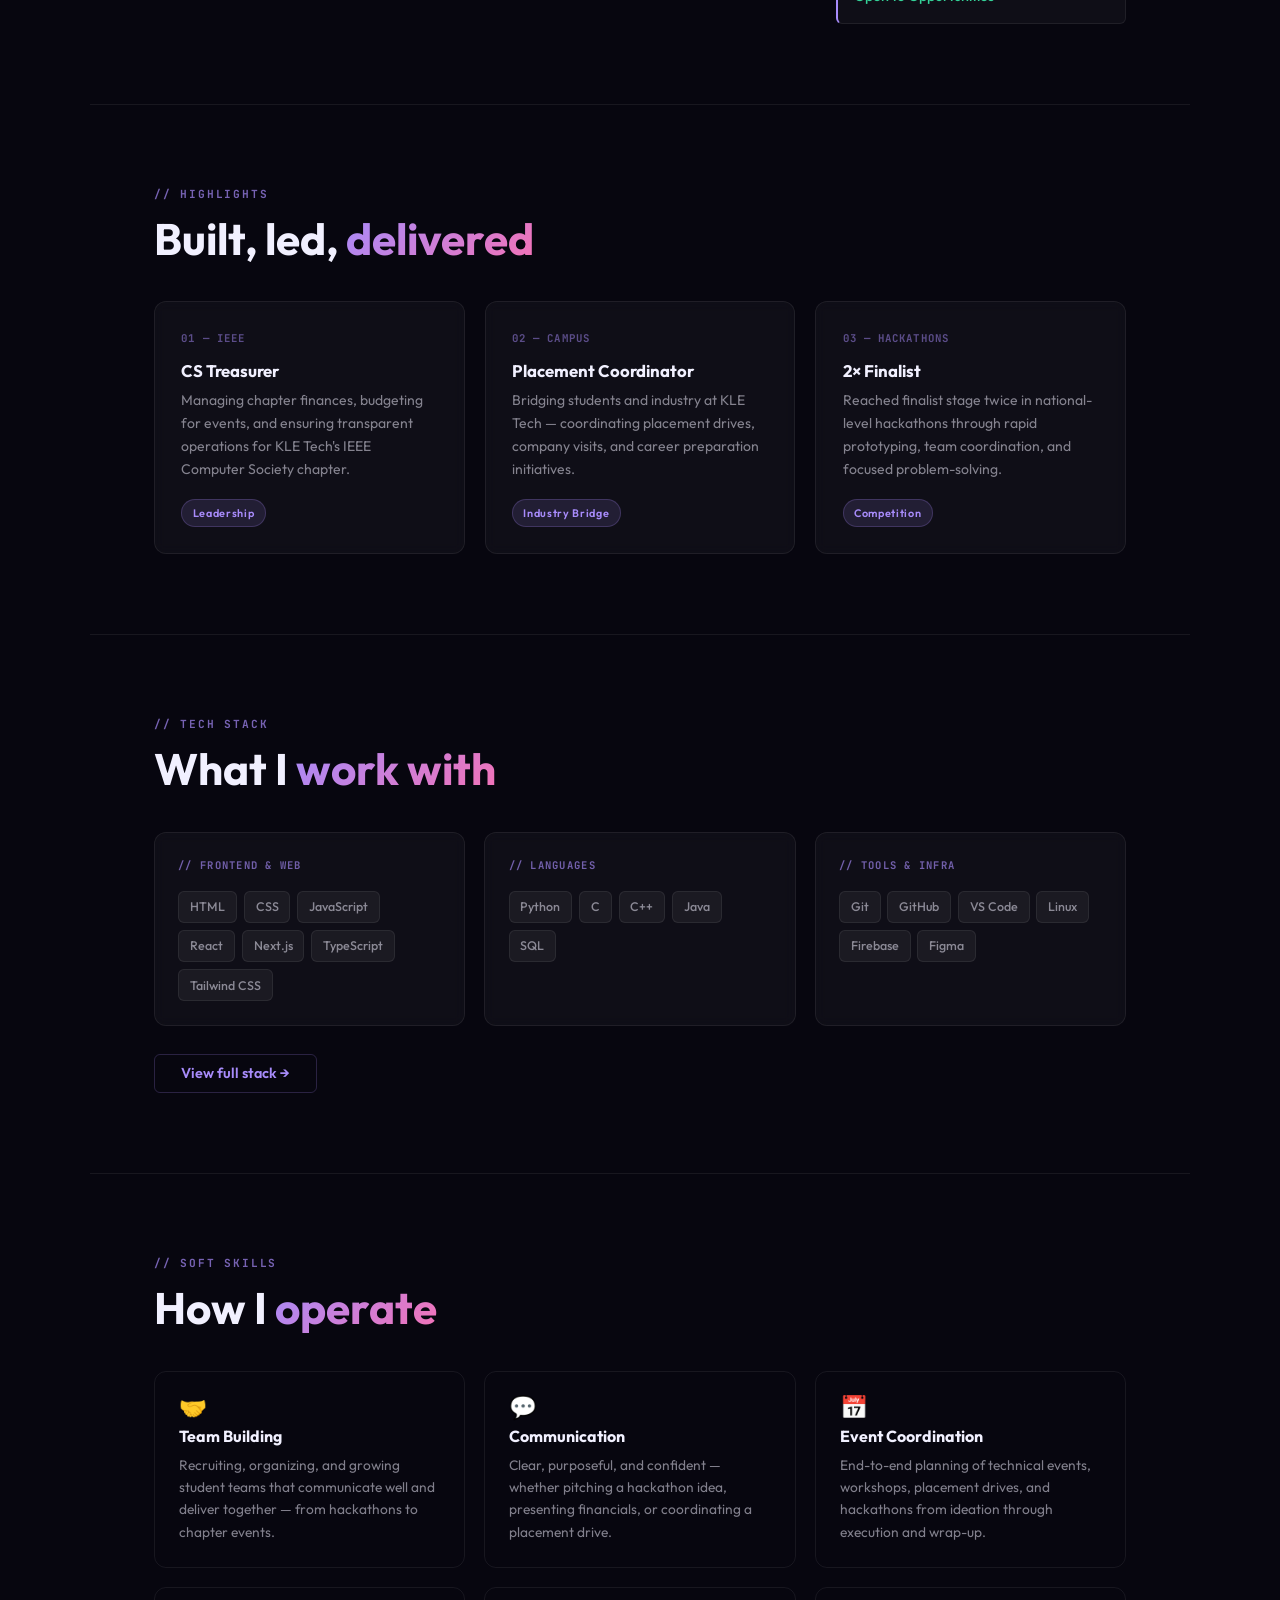
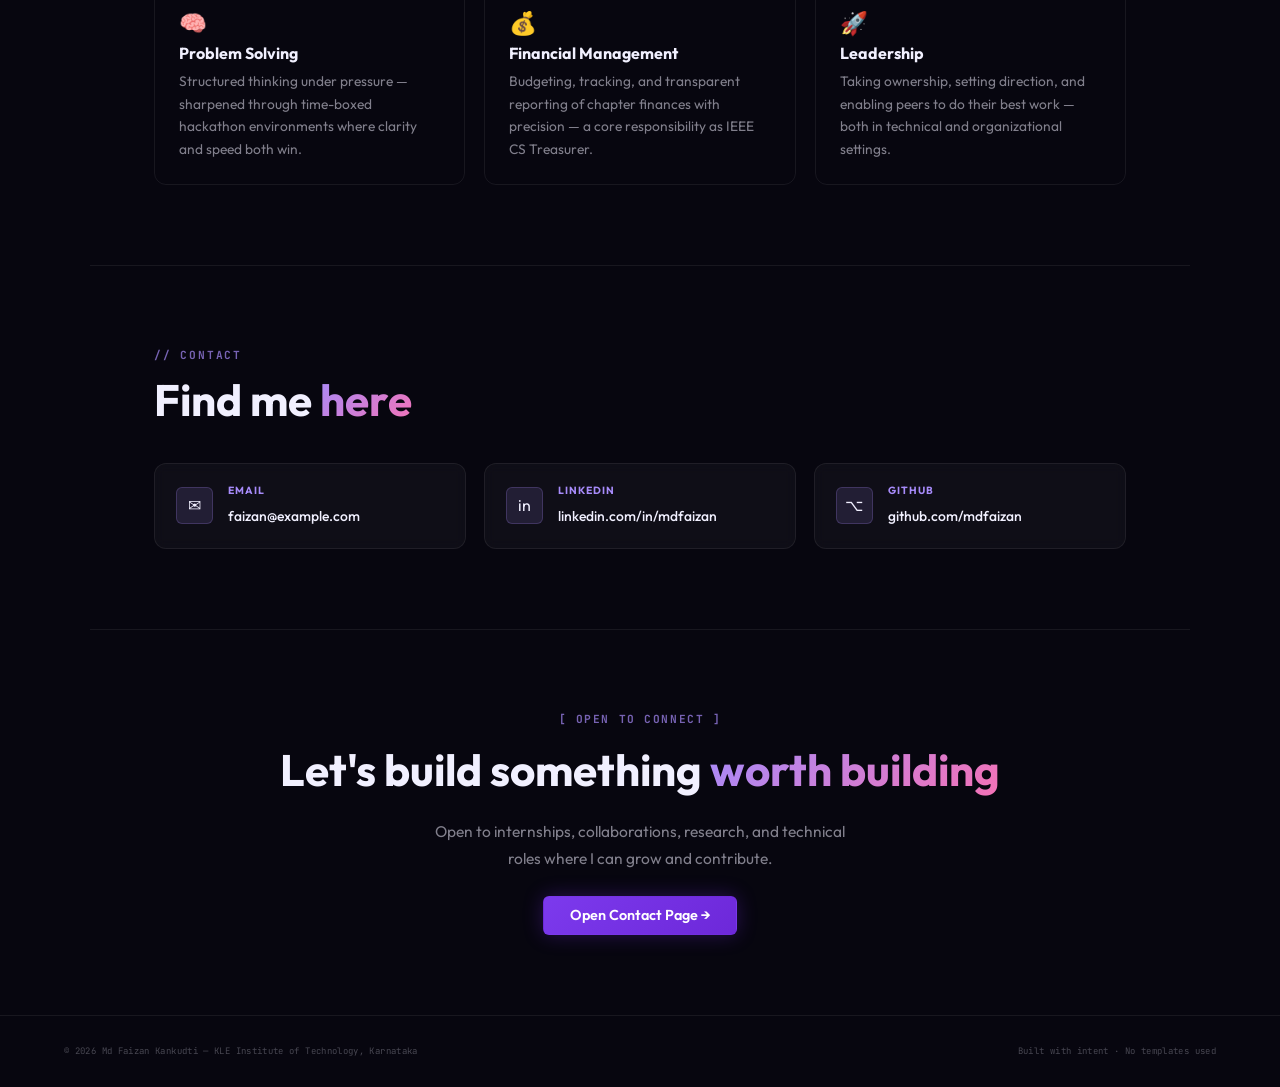
==== commit c14576c3: "complete redesign" ====
--- a/index.html
+++ b/index.html
@@ -3,10 +3,10 @@
 <head>
 <meta charset="UTF-8">
 <meta name="viewport" content="width=device-width, initial-scale=1.0">
-<title>Md Faizan Kankudti</title>
+<title>Md Faizan Kankudti — Aspiring Software Engineer</title>
 <link rel="preconnect" href="https://fonts.googleapis.com">
 <link rel="preconnect" href="https://fonts.gstatic.com" crossorigin>
-<link href="https://fonts.googleapis.com/css2?family=Space+Mono:ital,wght@0,400;0,700;1,400&family=Syne:wght@400;500;600;700;800&family=Inter:wght@300;400;500&display=swap" rel="stylesheet">
+<link href="https://fonts.googleapis.com/css2?family=Outfit:wght@300;400;500;600;700;800&family=JetBrains+Mono:wght@400;500&display=swap" rel="stylesheet">
 <link rel="stylesheet" href="style.css">
 </head>
 <body>
@@ -29,27 +29,37 @@
 
 <main>
 
-  <!-- HERO -->
+  <!-- ── HERO ────────────────────────────────────────────────────── -->
   <section class="hero">
-    <div class="hero-grid-overlay"></div>
-    <div class="hero-content">
-      <div class="hero-top-line">
-        <span class="mono tag-line">[ CS @ KLE Institute of Technology ]</span>
-      </div>
-      <h1 class="hero-name">
-        <span class="name-md">MD</span>
-        <span class="name-faizan">FAIZAN</span>
-        <br>
-        <span class="name-kankudti">KANKUDTI</span>
-      </h1>
-      <p class="hero-bio">
-        IEEE Computer Society Treasurer. Building communities, managing chapters, and shipping meaningful tech for scale. Passionate about engineering, leadership, and high-impact collaboration.
-      </p>
-      <div class="hero-cta">
-        <a href="experience.html" class="btn btn-primary">View Experience</a>
-        <a href="contact.html" class="btn btn-outline">Get in Touch</a>
-      </div>
-    </div>
+
+    <div class="hero-chip">
+      <span class="hero-chip-dot"></span>
+      CS @ KLE Institute of Technology · Karnataka
+    </div>
+
+    <p class="hero-hi">Hi, I'm</p>
+
+    <h1 class="hero-name">
+      <span class="hero-name-first">Faizan</span>
+      <span class="hero-name-last">Kankudti</span>
+    </h1>
+
+    <div class="hero-role">
+      <span class="hero-role-main">Aspiring Software Engineer</span>
+      <span class="hero-role-sep">|</span>
+      <span class="hero-badge ai">✦ AI / ML</span>
+      <span class="hero-badge ieee">IEEE CS Treasurer</span>
+    </div>
+
+    <p class="hero-bio">
+      I build at the intersection of software engineering and intelligent systems. As IEEE Computer Society Treasurer and Placement Coordinator at KLE Tech, I blend technical curiosity with real-world leadership — organizing teams, bridging industry and campus, and shipping work that matters at scale.
+    </p>
+
+    <div class="hero-cta">
+      <a href="experience.html" class="btn btn-primary">View Experience →</a>
+      <a href="skills.html" class="btn btn-outline">Explore Skills</a>
+    </div>
+
     <div class="hero-stats">
       <div class="stat-card">
         <span class="stat-num">2×</span>
@@ -60,26 +70,37 @@
         <span class="stat-label">CS Treasurer</span>
       </div>
       <div class="stat-card">
-        <span class="stat-num">∞</span>
-        <span class="stat-label">Building Forward</span>
-      </div>
-    </div>
+        <span class="stat-num">PLX</span>
+        <span class="stat-label">Placement Coordinator</span>
+      </div>
+      <div class="stat-card">
+        <span class="stat-num">AI</span>
+        <span class="stat-label">ML Focus</span>
+      </div>
+    </div>
+
     <div class="hero-scroll-hint">
       <span class="mono">scroll</span>
-      <div class="scroll-line"></div>
-    </div>
-  </section>
-
-  <!-- ABOUT -->
+      <div class="scroll-bar"></div>
+    </div>
+
+  </section>
+
+  <!-- ── ABOUT ────────────────────────────────────────────────────── -->
   <section class="section about-section">
     <div class="section-label mono">// ABOUT</div>
     <div class="about-grid">
       <div class="about-text">
         <h2 class="section-title">Who I <em>am</em></h2>
-        <p>I'm a Computer Science student at KLE Institute of Technology with a focus on leadership, community building, and technology that creates real-world impact. Currently serving as IEEE Computer Society Treasurer — managing chapter finances, coordinating technical events, and helping grow a community of builders.</p>
-        <p>I believe great technology is built by great teams. That's why I invest as much energy in people and process as in code. Whether it's organizing a hackathon or closing a budget cycle, I show up with precision and intent.</p>
+        <p>I'm a Computer Science student at KLE Institute of Technology with a deep interest in AI, machine learning, and scalable software systems. My academic journey is paired with active chapter leadership — currently as IEEE Computer Society Treasurer, where I manage chapter finances and coordinate technical events.</p>
+        <p>Beyond the chapter, I serve as a Placement Coordinator at KLE Tech — a role that puts me at the bridge between students and industry, helping peers navigate careers in tech while staying sharp myself. I bring the same systems-thinking mindset to everything: code, finance, or people.</p>
+        <p>I believe the best engineers are also the best communicators. Whether pitching a hackathon idea, closing a budget cycle, or coordinating a campus drive — I show up with precision and intent.</p>
       </div>
       <div class="about-sidebar">
+        <div class="info-block">
+          <span class="mono info-label">Name</span>
+          <span class="info-value">Md Faizan Kankudti</span>
+        </div>
         <div class="info-block">
           <span class="mono info-label">Location</span>
           <span class="info-value">Karnataka, India</span>
@@ -89,8 +110,12 @@
           <span class="info-value">KLE Institute of Technology</span>
         </div>
         <div class="info-block">
-          <span class="mono info-label">Role</span>
-          <span class="info-value">IEEE CS Treasurer</span>
+          <span class="mono info-label">IEEE Role</span>
+          <span class="info-value">Computer Society Treasurer</span>
+        </div>
+        <div class="info-block">
+          <span class="mono info-label">Campus Role</span>
+          <span class="info-value">Placement Coordinator</span>
         </div>
         <div class="info-block">
           <span class="mono info-label">Status</span>
@@ -100,49 +125,45 @@
     </div>
   </section>
 
-  <!-- QUICK HIGHLIGHTS -->
-  <section class="section highlights-section">
+  <!-- ── HIGHLIGHTS ────────────────────────────────────────────────── -->
+  <section class="section">
     <div class="section-label mono">// HIGHLIGHTS</div>
     <h2 class="section-title">Built, led, <em>delivered</em></h2>
     <div class="highlight-cards">
-
       <div class="hcard">
-        <div class="hcard-num mono">01</div>
+        <div class="hcard-num mono">01 — IEEE</div>
         <div class="hcard-content">
-          <h3>IEEE CS Treasurer</h3>
-          <p>Managing chapter finances, coordinating budgets, and supporting operations for one of the most active student IEEE chapters in Karnataka.</p>
+          <h3>CS Treasurer</h3>
+          <p>Managing chapter finances, budgeting for events, and ensuring transparent operations for KLE Tech's IEEE Computer Society chapter.</p>
           <span class="hcard-tag">Leadership</span>
         </div>
       </div>
-
       <div class="hcard">
-        <div class="hcard-num mono">02</div>
+        <div class="hcard-num mono">02 — CAMPUS</div>
         <div class="hcard-content">
-          <h3>2× Hackathon Finalist</h3>
-          <p>Competed at competitive national-level hackathons, reaching finalist stages through team coordination, rapid prototyping, and focused problem-solving.</p>
+          <h3>Placement Coordinator</h3>
+          <p>Bridging students and industry at KLE Tech — coordinating placement drives, company visits, and career preparation initiatives.</p>
+          <span class="hcard-tag">Industry Bridge</span>
+        </div>
+      </div>
+      <div class="hcard">
+        <div class="hcard-num mono">03 — HACKATHONS</div>
+        <div class="hcard-content">
+          <h3>2× Finalist</h3>
+          <p>Reached finalist stage twice in national-level hackathons through rapid prototyping, team coordination, and focused problem-solving.</p>
           <span class="hcard-tag">Competition</span>
         </div>
       </div>
-
-      <div class="hcard">
-        <div class="hcard-num mono">03</div>
-        <div class="hcard-content">
-          <h3>Team Builder</h3>
-          <p>Recruited, onboarded, and organized cross-functional student teams for technical events, workshops, and hackathons across the chapter.</p>
-          <span class="hcard-tag">Community</span>
-        </div>
-      </div>
-
-    </div>
-  </section>
-
-  <!-- SKILLS PREVIEW -->
-  <section class="section skills-preview-section">
+    </div>
+  </section>
+
+  <!-- ── TECH STACK ─────────────────────────────────────────────── -->
+  <section class="section">
     <div class="section-label mono">// TECH STACK</div>
     <h2 class="section-title">What I <em>work with</em></h2>
     <div class="stack-grid">
       <div class="stack-box">
-        <div class="stack-box-label mono">// FRONTEND & WEB</div>
+        <div class="stack-box-label mono">// Frontend & Web</div>
         <div class="stack-tags">
           <span class="stag">HTML</span>
           <span class="stag">CSS</span>
@@ -154,7 +175,7 @@
         </div>
       </div>
       <div class="stack-box">
-        <div class="stack-box-label mono">// LANGUAGES</div>
+        <div class="stack-box-label mono">// Languages</div>
         <div class="stack-tags">
           <span class="stag">Python</span>
           <span class="stag">C</span>
@@ -164,7 +185,7 @@
         </div>
       </div>
       <div class="stack-box">
-        <div class="stack-box-label mono">// TOOLS & INFRA</div>
+        <div class="stack-box-label mono">// Tools & Infra</div>
         <div class="stack-tags">
           <span class="stag">Git</span>
           <span class="stag">GitHub</span>
@@ -175,54 +196,87 @@
         </div>
       </div>
     </div>
-    <a href="skills.html" class="btn btn-outline" style="margin-top:2rem; display:inline-block;">View Full Stack →</a>
-  </section>
-
-  <!-- SOFT SKILLS PREVIEW -->
-  <section class="section soft-section">
+    <div style="margin-top:1.75rem;">
+      <a href="skills.html" class="btn btn-outline">View full stack →</a>
+    </div>
+  </section>
+
+  <!-- ── SOFT SKILLS ───────────────────────────────────────────── -->
+  <section class="section">
     <div class="section-label mono">// SOFT SKILLS</div>
     <h2 class="section-title">How I <em>operate</em></h2>
     <div class="soft-grid">
       <div class="soft-item">
-        <div class="soft-icon">◈</div>
+        <div class="soft-icon">🤝</div>
         <h3>Team Building</h3>
-        <p>Recruiting, organizing, and growing student teams that deliver. I care about people as much as outcomes.</p>
-      </div>
-      <div class="soft-item">
-        <div class="soft-icon">◈</div>
+        <p>Recruiting, organizing, and growing student teams that communicate well and deliver together — from hackathons to chapter events.</p>
+      </div>
+      <div class="soft-item">
+        <div class="soft-icon">💬</div>
         <h3>Communication</h3>
-        <p>Clear, direct, and purposeful — whether pitching a hackathon idea or presenting chapter financials to stakeholders.</p>
-      </div>
-      <div class="soft-item">
-        <div class="soft-icon">◈</div>
+        <p>Clear, purposeful, and confident — whether pitching a hackathon idea, presenting financials, or coordinating a placement drive.</p>
+      </div>
+      <div class="soft-item">
+        <div class="soft-icon">📅</div>
         <h3>Event Coordination</h3>
-        <p>End-to-end planning and execution of technical events, workshops, and hackathons from ideation to wrap-up.</p>
-      </div>
-      <div class="soft-item">
-        <div class="soft-icon">◈</div>
+        <p>End-to-end planning of technical events, workshops, placement drives, and hackathons from ideation through execution and wrap-up.</p>
+      </div>
+      <div class="soft-item">
+        <div class="soft-icon">🧠</div>
         <h3>Problem Solving</h3>
-        <p>Structured thinking under pressure — especially in time-boxed hackathon environments where clarity wins.</p>
-      </div>
-      <div class="soft-item">
-        <div class="soft-icon">◈</div>
+        <p>Structured thinking under pressure — sharpened through time-boxed hackathon environments where clarity and speed both win.</p>
+      </div>
+      <div class="soft-item">
+        <div class="soft-icon">💰</div>
         <h3>Financial Management</h3>
-        <p>Budgeting, tracking, and reporting chapter finances with accuracy and accountability as IEEE CS Treasurer.</p>
-      </div>
-      <div class="soft-item">
-        <div class="soft-icon">◈</div>
+        <p>Budgeting, tracking, and transparent reporting of chapter finances with precision — a core responsibility as IEEE CS Treasurer.</p>
+      </div>
+      <div class="soft-item">
+        <div class="soft-icon">🚀</div>
         <h3>Leadership</h3>
-        <p>Leading from the front. Taking ownership of responsibilities and enabling others to do their best work.</p>
-      </div>
-    </div>
-  </section>
-
-  <!-- CTA -->
+        <p>Taking ownership, setting direction, and enabling peers to do their best work — both in technical and organizational settings.</p>
+      </div>
+    </div>
+  </section>
+
+  <!-- ── CONTACT STRIP ──────────────────────────────────────────── -->
+  <section class="section">
+    <div class="section-label mono">// CONTACT</div>
+    <h2 class="section-title">Find me <em>here</em></h2>
+    <div class="contact-home-grid">
+      <a href="mailto:faizan@example.com" class="contact-card">
+        <div class="contact-card-icon">✉</div>
+        <div>
+          <span class="contact-card-label">Email</span>
+          <span class="contact-card-value">faizan@example.com</span>
+        </div>
+      </a>
+      <a href="https://linkedin.com/in/mdfaizan" target="_blank" rel="noopener" class="contact-card">
+        <div class="contact-card-icon">in</div>
+        <div>
+          <span class="contact-card-label">LinkedIn</span>
+          <span class="contact-card-value">linkedin.com/in/mdfaizan</span>
+        </div>
+      </a>
+      <a href="https://github.com/mdfaizan" target="_blank" rel="noopener" class="contact-card">
+        <div class="contact-card-icon">⌥</div>
+        <div>
+          <span class="contact-card-label">GitHub</span>
+          <span class="contact-card-value">github.com/mdfaizan</span>
+        </div>
+      </a>
+    </div>
+  </section>
+
+  <!-- ── CTA ────────────────────────────────────────────────────── -->
   <section class="section cta-section">
     <div class="cta-inner">
       <span class="mono cta-tag">[ OPEN TO CONNECT ]</span>
-      <h2>Let's build something <em>worth building</em></h2>
-      <p>Open to internships, collaborations, technical roles, and conversations that matter.</p>
-      <a href="contact.html" class="btn btn-primary">Open Contact Channel →</a>
+      <h2 class="section-title" style="margin-bottom:0.5rem;">Let's build something <em>worth building</em></h2>
+      <p>Open to internships, collaborations, research, and technical roles where I can grow and contribute.</p>
+      <div style="margin-top:0.5rem;">
+        <a href="contact.html" class="btn btn-primary">Open Contact Page →</a>
+      </div>
     </div>
   </section>
 
@@ -230,7 +284,7 @@
 
 <footer class="footer">
   <span class="mono">© 2026 Md Faizan Kankudti — KLE Institute of Technology, Karnataka</span>
-  <span class="mono footer-sub">Built with intent · No templates used</span>
+  <span class="mono">Built with intent · No templates used</span>
 </footer>
 
 </body>
--- a/style.css
+++ b/style.css
@@ -1,93 +1,144 @@
-/* ─── RESET & BASE ─────────────────────────────────────────────── */
+/* ─── RESET ─────────────────────────────────────────────────────── */
 *, *::before, *::after { box-sizing: border-box; margin: 0; padding: 0; }
 
+/* ─── DESIGN TOKENS ──────────────────────────────────────────────── */
 :root {
-  --bg: #080c0f;
-  --bg-2: #0e1419;
-  --bg-3: #141c23;
-  --accent: #00e5ff;
-  --accent-dim: rgba(0,229,255,0.12);
-  --accent-mid: rgba(0,229,255,0.4);
-  --white: #f0f4f8;
-  --white-dim: rgba(240,244,248,0.55);
-  --white-faint: rgba(240,244,248,0.08);
-  --border: rgba(0,229,255,0.15);
-  --border-subtle: rgba(240,244,248,0.08);
-  --green: #00ff88;
-  --green-dim: rgba(0,255,136,0.1);
-  --card-bg: rgba(14,20,25,0.85);
-  --radius: 4px;
-  --radius-lg: 8px;
+  --bg:        #07060f;
+  --bg-2:      #0e0c1a;
+  --bg-glass:  rgba(255,255,255,0.035);
+  --violet:    #a78bfa;
+  --violet-d:  #7c3aed;
+  --indigo:    #818cf8;
+  --rose:      #f472b6;
+  --green:     #34d399;
+  --amber:     #fbbf24;
+  --glow-v:    rgba(167,139,250,0.13);
+  --glow-i:    rgba(129,140,248,0.10);
+  --border-v:  rgba(167,139,250,0.22);
+  --border-s:  rgba(255,255,255,0.07);
+  --txt:       #f1f0ff;
+  --txt-dim:   rgba(241,240,255,0.52);
+  --txt-faint: rgba(241,240,255,0.28);
+  --r:   6px;
+  --r-lg: 12px;
 }
 
 html { scroll-behavior: smooth; }
 
 body {
   background: var(--bg);
-  color: var(--white);
-  font-family: 'Inter', sans-serif;
+  color: var(--txt);
+  font-family: 'Outfit', 'Segoe UI', sans-serif;
   font-size: 16px;
-  line-height: 1.7;
+  line-height: 1.72;
   overflow-x: hidden;
 }
 
-/* ─── TYPOGRAPHY ─────────────────────────────────────────────────── */
-.mono { font-family: 'Space Mono', monospace; }
-h1, h2, h3, h4 { font-family: 'Syne', sans-serif; }
-em { font-style: italic; color: var(--accent); }
-
-/* ─── SCROLLBAR ──────────────────────────────────────────────────── */
+/* ─── SCROLLBAR ─────────────────────────────────────────────────── */
 ::-webkit-scrollbar { width: 4px; }
 ::-webkit-scrollbar-track { background: var(--bg); }
-::-webkit-scrollbar-thumb { background: var(--accent-mid); border-radius: 2px; }
-
-/* ─── NAVBAR ─────────────────────────────────────────────────────── */
+::-webkit-scrollbar-thumb { background: var(--violet-d); border-radius: 2px; }
+
+/* ─── TYPOGRAPHY ────────────────────────────────────────────────── */
+h1, h2, h3, h4 {
+  font-family: 'Outfit', sans-serif;
+  font-weight: 700;
+  line-height: 1.12;
+  color: var(--txt);
+}
+
+.mono {
+  font-family: 'JetBrains Mono', 'Fira Code', 'Courier New', monospace;
+  font-size: 0.78em;
+  letter-spacing: 0.04em;
+}
+
+em {
+  font-style: normal;
+  background: linear-gradient(135deg, var(--violet), var(--rose));
+  -webkit-background-clip: text;
+  -webkit-text-fill-color: transparent;
+  background-clip: text;
+}
+
+/* ─── AMBIENT BACKGROUND ────────────────────────────────────────── */
+body::before {
+  content: '';
+  position: fixed;
+  inset: 0;
+  pointer-events: none;
+  z-index: 0;
+  background:
+    radial-gradient(ellipse 55% 45% at 8% 12%,  rgba(109,40,217,0.15) 0%, transparent 65%),
+    radial-gradient(ellipse 45% 55% at 92% 82%,  rgba(167,139,250,0.11) 0%, transparent 65%),
+    radial-gradient(ellipse 50% 30% at 50% 50%,  rgba(244,114,182,0.05) 0%, transparent 55%);
+}
+
+body::after {
+  content: '';
+  position: fixed;
+  inset: 0;
+  pointer-events: none;
+  z-index: 0;
+  background-image:
+    linear-gradient(rgba(167,139,250,0.028) 1px, transparent 1px),
+    linear-gradient(90deg, rgba(167,139,250,0.028) 1px, transparent 1px);
+  background-size: 72px 72px;
+}
+
+main, nav, footer, .page-hero { position: relative; z-index: 1; }
+
+/* ─── NAVBAR ────────────────────────────────────────────────────── */
 .navbar {
   position: fixed;
   top: 0; left: 0; right: 0;
-  z-index: 100;
-  display: flex;
-  align-items: center;
-  gap: 2rem;
-  padding: 1rem 3rem;
-  background: rgba(8,12,15,0.92);
-  backdrop-filter: blur(12px);
-  border-bottom: 1px solid var(--border);
-}
-
-.nav-brand { flex: 0 0 auto; }
+  z-index: 200;
+  display: flex;
+  align-items: center;
+  gap: 1.5rem;
+  padding: 0.9rem 5%;
+  background: rgba(7,6,15,0.82);
+  backdrop-filter: blur(20px);
+  -webkit-backdrop-filter: blur(20px);
+  border-bottom: 1px solid var(--border-s);
+}
+
+.nav-brand { flex-shrink: 0; }
 
 .nav-initials {
-  font-family: 'Syne', sans-serif;
   font-weight: 800;
-  font-size: 1.1rem;
-  color: var(--accent);
-  letter-spacing: 0.05em;
+  font-size: 1.05rem;
+  letter-spacing: -0.01em;
+  background: linear-gradient(135deg, var(--violet), var(--indigo));
+  -webkit-background-clip: text;
+  -webkit-text-fill-color: transparent;
+  background-clip: text;
 }
 
 .nav-links {
   display: flex;
   list-style: none;
-  gap: 0.25rem;
+  gap: 0.1rem;
   flex: 1;
 }
 
 .nav-link {
-  font-family: 'Space Mono', monospace;
-  font-size: 0.75rem;
-  color: var(--white-dim);
+  font-size: 0.875rem;
+  font-weight: 500;
+  color: var(--txt-dim);
   text-decoration: none;
-  padding: 0.4rem 0.9rem;
+  padding: 0.45rem 1rem;
+  border-radius: var(--r);
   border: 1px solid transparent;
-  border-radius: var(--radius);
-  transition: all 0.2s;
-  letter-spacing: 0.05em;
+  transition: color 0.18s, background 0.18s, border-color 0.18s;
+  white-space: nowrap;
+  display: block;
 }
 
 .nav-link:hover, .nav-link.active {
-  color: var(--accent);
-  border-color: var(--border);
-  background: var(--accent-dim);
+  color: var(--violet);
+  background: var(--glow-v);
+  border-color: var(--border-v);
 }
 
 .nav-status {
@@ -95,133 +146,175 @@
   align-items: center;
   gap: 0.5rem;
   margin-left: auto;
+  flex-shrink: 0;
 }
 
 .status-dot {
   width: 7px; height: 7px;
   border-radius: 50%;
   background: var(--green);
-  box-shadow: 0 0 8px var(--green);
-  animation: pulse-dot 2s infinite;
-}
-
-@keyframes pulse-dot {
+  box-shadow: 0 0 0 2px rgba(52,211,153,0.22);
+  animation: blink 2.2s ease-in-out infinite;
+}
+
+@keyframes blink {
   0%, 100% { opacity: 1; }
-  50% { opacity: 0.4; }
+  50%       { opacity: 0.3; }
 }
 
 .status-text {
-  font-family: 'Space Mono', monospace;
-  font-size: 0.7rem;
-  color: var(--white-dim);
-  letter-spacing: 0.03em;
+  font-size: 0.78rem;
+  font-weight: 500;
+  color: var(--txt-faint);
+  white-space: nowrap;
 }
 
 /* ─── HERO ──────────────────────────────────────────────────────── */
 .hero {
-  min-height: 100vh;
+  min-height: 100svh;
   display: flex;
   flex-direction: column;
   justify-content: center;
-  padding: 8rem 3rem 4rem;
+  padding: 7.5rem 5% 4.5rem;
+  max-width: 1200px;
+  margin: 0 auto;
+  width: 100%;
+}
+
+.hero-chip {
+  display: inline-flex;
+  align-items: center;
+  gap: 0.5rem;
+  padding: 0.38rem 0.9rem;
+  border: 1px solid var(--border-v);
+  border-radius: 999px;
+  background: var(--glow-v);
+  font-size: 0.8rem;
+  font-weight: 600;
+  color: var(--violet);
+  margin-bottom: 1.8rem;
+  width: fit-content;
+  opacity: 0;
+  animation: rise 0.6s 0.15s ease forwards;
+}
+
+.hero-chip-dot {
+  width: 6px; height: 6px;
+  border-radius: 50%;
+  background: var(--violet);
+  flex-shrink: 0;
+}
+
+.hero-hi {
+  font-size: clamp(1.2rem, 2.5vw, 1.6rem);
+  font-weight: 400;
+  color: var(--txt-dim);
+  margin-bottom: 0.2rem;
+  opacity: 0;
+  animation: rise 0.65s 0.3s ease forwards;
+}
+
+.hero-name {
+  font-size: clamp(3rem, 8vw, 7rem);
+  font-weight: 800;
+  letter-spacing: -0.03em;
+  line-height: 0.95;
+  margin-bottom: 1.15rem;
+  opacity: 0;
+  animation: rise 0.7s 0.45s ease forwards;
+}
+
+.hero-name-first { color: var(--txt); }
+
+.hero-name-last {
+  display: block;
+  background: linear-gradient(135deg, var(--violet) 0%, var(--indigo) 50%, var(--rose) 100%);
+  -webkit-background-clip: text;
+  -webkit-text-fill-color: transparent;
+  background-clip: text;
+}
+
+.hero-role {
+  display: flex;
+  align-items: center;
+  flex-wrap: wrap;
+  gap: 0.5rem;
+  row-gap: 0.6rem;
+  margin-bottom: 1.6rem;
+  opacity: 0;
+  animation: rise 0.7s 0.6s ease forwards;
+}
+
+.hero-role-main {
+  font-size: clamp(1rem, 2vw, 1.25rem);
+  font-weight: 600;
+  color: var(--txt);
+}
+
+.hero-role-sep { color: var(--txt-faint); }
+
+.hero-badge {
+  display: inline-flex;
+  align-items: center;
+  gap: 0.3rem;
+  padding: 0.28rem 0.72rem;
+  border-radius: 999px;
+  font-size: 0.78rem;
+  font-weight: 600;
+  border: 1px solid;
+}
+
+.hero-badge.ai {
+  background: rgba(167,139,250,0.12);
+  border-color: var(--border-v);
+  color: var(--violet);
+}
+
+.hero-badge.ieee {
+  background: rgba(129,140,248,0.10);
+  border-color: rgba(129,140,248,0.25);
+  color: var(--indigo);
+}
+
+.hero-bio {
+  font-size: clamp(0.93rem, 1.4vw, 1.04rem);
+  color: var(--txt-dim);
+  max-width: 600px;
+  line-height: 1.8;
+  margin-bottom: 2.4rem;
+  opacity: 0;
+  animation: rise 0.7s 0.75s ease forwards;
+}
+
+.hero-cta {
+  display: flex;
+  gap: 0.875rem;
+  flex-wrap: wrap;
+  opacity: 0;
+  animation: rise 0.7s 0.9s ease forwards;
+}
+
+.hero-stats {
+  display: flex;
+  gap: 1.1rem;
+  flex-wrap: wrap;
+  margin-top: 4.5rem;
+  opacity: 0;
+  animation: rise 0.8s 1.1s ease forwards;
+}
+
+.stat-card {
+  flex: 0 1 auto;
+  background: var(--bg-glass);
+  border: 1px solid var(--border-s);
+  border-radius: var(--r-lg);
+  padding: 1rem 1.5rem;
+  display: flex;
+  flex-direction: column;
+  gap: 0.18rem;
   position: relative;
   overflow: hidden;
-}
-
-.hero-grid-overlay {
-  position: absolute;
-  inset: 0;
-  background-image:
-    linear-gradient(rgba(0,229,255,0.04) 1px, transparent 1px),
-    linear-gradient(90deg, rgba(0,229,255,0.04) 1px, transparent 1px);
-  background-size: 60px 60px;
-  pointer-events: none;
-}
-
-.hero-grid-overlay::after {
-  content: '';
-  position: absolute;
-  inset: 0;
-  background: radial-gradient(ellipse 80% 60% at 60% 50%, rgba(0,229,255,0.06) 0%, transparent 70%);
-}
-
-.hero-content { position: relative; z-index: 1; max-width: 900px; }
-
-.hero-top-line {
-  margin-bottom: 1.5rem;
-}
-
-.tag-line {
-  font-size: 0.75rem;
-  color: var(--accent);
-  letter-spacing: 0.1em;
-  opacity: 0;
-  animation: fadein 0.6s 0.2s forwards;
-}
-
-.hero-name {
-  font-family: 'Syne', sans-serif;
-  font-weight: 800;
-  line-height: 0.88;
-  margin-bottom: 1.8rem;
-  opacity: 0;
-  animation: fadein 0.7s 0.4s forwards;
-}
-
-.name-md {
-  font-size: clamp(3.5rem, 9vw, 8rem);
-  color: var(--white-dim);
-  letter-spacing: -0.02em;
-}
-
-.name-faizan {
-  font-size: clamp(3.5rem, 9vw, 8rem);
-  color: var(--white);
-  letter-spacing: -0.02em;
-}
-
-.name-kankudti {
-  font-size: clamp(2rem, 5.5vw, 5rem);
-  color: var(--accent);
-  letter-spacing: 0.04em;
-}
-
-.hero-bio {
-  font-size: 1.05rem;
-  color: var(--white-dim);
-  max-width: 580px;
-  margin-bottom: 2.5rem;
-  opacity: 0;
-  animation: fadein 0.7s 0.6s forwards;
-}
-
-.hero-cta {
-  display: flex;
-  gap: 1rem;
-  flex-wrap: wrap;
-  opacity: 0;
-  animation: fadein 0.7s 0.8s forwards;
-}
-
-.hero-stats {
-  display: flex;
-  gap: 1.5rem;
-  margin-top: 5rem;
-  flex-wrap: wrap;
-  opacity: 0;
-  animation: fadein 0.8s 1s forwards;
-}
-
-.stat-card {
-  background: var(--card-bg);
-  border: 1px solid var(--border);
-  border-radius: var(--radius-lg);
-  padding: 1.2rem 2rem;
-  display: flex;
-  flex-direction: column;
-  gap: 0.25rem;
-  position: relative;
-  overflow: hidden;
+  backdrop-filter: blur(8px);
 }
 
 .stat-card::before {
@@ -229,163 +322,153 @@
   position: absolute;
   top: 0; left: 0; right: 0;
   height: 2px;
-  background: var(--accent);
-  opacity: 0.7;
+  background: linear-gradient(90deg, var(--violet), var(--indigo));
 }
 
 .stat-num {
-  font-family: 'Syne', sans-serif;
   font-weight: 800;
-  font-size: 2rem;
-  color: var(--accent);
-  line-height: 1;
+  font-size: 1.7rem;
+  background: linear-gradient(135deg, var(--violet), var(--indigo));
+  -webkit-background-clip: text;
+  -webkit-text-fill-color: transparent;
+  background-clip: text;
+  line-height: 1.1;
 }
 
 .stat-label {
-  font-family: 'Space Mono', monospace;
-  font-size: 0.7rem;
-  color: var(--white-dim);
-  letter-spacing: 0.05em;
+  font-size: 0.73rem;
+  font-weight: 500;
+  color: var(--txt-faint);
 }
 
 .hero-scroll-hint {
-  position: absolute;
-  bottom: 2.5rem;
-  left: 3rem;
-  display: flex;
-  align-items: center;
-  gap: 1rem;
-  opacity: 0.45;
-}
-
-.hero-scroll-hint .mono { font-size: 0.65rem; letter-spacing: 0.15em; }
-
-.scroll-line {
-  width: 60px;
-  height: 1px;
-  background: var(--white-dim);
-  position: relative;
-  overflow: hidden;
-}
-
-.scroll-line::after {
+  display: flex;
+  align-items: center;
+  gap: 0.75rem;
+  margin-top: 3rem;
+  opacity: 0.32;
+}
+
+.hero-scroll-hint span { font-size: 0.67rem; letter-spacing: 0.14em; color: var(--txt-faint); }
+
+.scroll-bar {
+  width: 52px; height: 1px;
+  background: var(--border-v);
+  position: relative; overflow: hidden;
+}
+.scroll-bar::after {
   content: '';
-  position: absolute;
-  top: 0; left: -100%;
+  position: absolute; top: 0; left: -100%;
   width: 100%; height: 100%;
-  background: var(--accent);
-  animation: slide-line 2s 2s infinite;
-}
-
-@keyframes slide-line {
-  0% { left: -100%; }
-  100% { left: 100%; }
-}
+  background: var(--violet);
+  animation: scan 2.4s 1.5s ease-in-out infinite;
+}
+@keyframes scan { to { left: 100%; } }
 
 /* ─── BUTTONS ───────────────────────────────────────────────────── */
 .btn {
-  font-family: 'Space Mono', monospace;
-  font-size: 0.78rem;
-  letter-spacing: 0.06em;
-  padding: 0.75rem 1.6rem;
-  border-radius: var(--radius);
+  display: inline-flex;
+  align-items: center;
+  gap: 0.4rem;
+  font-size: 0.9rem;
+  font-weight: 600;
+  padding: 0.72rem 1.65rem;
+  border-radius: var(--r);
   text-decoration: none;
-  transition: all 0.2s;
-  display: inline-block;
+  border: 1px solid transparent;
+  transition: all 0.2s ease;
   cursor: pointer;
-  border: 1px solid transparent;
+  white-space: nowrap;
+  line-height: 1;
 }
 
 .btn-primary {
-  background: var(--accent);
-  color: var(--bg);
-  font-weight: 700;
+  background: linear-gradient(135deg, var(--violet-d), #6d28d9);
+  color: #fff;
+  box-shadow: 0 0 20px rgba(109,40,217,0.32);
 }
 
 .btn-primary:hover {
-  background: transparent;
-  color: var(--accent);
-  border-color: var(--accent);
+  box-shadow: 0 0 32px rgba(109,40,217,0.55);
+  transform: translateY(-1px);
 }
 
 .btn-outline {
   background: transparent;
-  color: var(--accent);
-  border-color: var(--border);
+  color: var(--violet);
+  border-color: var(--border-v);
 }
 
 .btn-outline:hover {
-  background: var(--accent-dim);
-  border-color: var(--accent);
+  background: var(--glow-v);
+  border-color: var(--violet);
 }
 
 /* ─── SECTIONS ──────────────────────────────────────────────────── */
 .section {
-  padding: 6rem 3rem;
+  padding: 5rem 5%;
   max-width: 1100px;
   margin: 0 auto;
-  border-top: 1px solid var(--border-subtle);
-}
+  width: 100%;
+}
+
+.section + .section { border-top: 1px solid var(--border-s); }
 
 .section-label {
-  font-size: 0.72rem;
-  letter-spacing: 0.12em;
-  color: var(--accent);
-  margin-bottom: 1rem;
-  opacity: 0.75;
+  font-size: 0.7rem;
+  font-weight: 700;
+  letter-spacing: 0.16em;
+  color: var(--violet);
+  opacity: 0.7;
+  margin-bottom: 0.6rem;
+  text-transform: uppercase;
 }
 
 .section-title {
-  font-family: 'Syne', sans-serif;
-  font-weight: 700;
-  font-size: clamp(2rem, 4vw, 3rem);
-  line-height: 1.1;
-  margin-bottom: 2.5rem;
-  color: var(--white);
+  font-size: clamp(1.85rem, 3.5vw, 2.75rem);
+  margin-bottom: 2.4rem;
 }
 
 /* ─── ABOUT ─────────────────────────────────────────────────────── */
 .about-grid {
   display: grid;
-  grid-template-columns: 1fr 320px;
-  gap: 4rem;
+  grid-template-columns: 1fr minmax(0, 290px);
+  gap: 3.5rem;
   align-items: start;
 }
 
 .about-text p {
-  color: var(--white-dim);
-  margin-bottom: 1.2rem;
+  color: var(--txt-dim);
   font-size: 1rem;
-}
-
-.about-sidebar {
+  margin-bottom: 1.1rem;
+}
+
+.about-sidebar { display: flex; flex-direction: column; gap: 0.875rem; }
+
+.info-block {
   display: flex;
   flex-direction: column;
-  gap: 1.2rem;
-}
-
-.info-block {
-  display: flex;
-  flex-direction: column;
-  gap: 0.25rem;
-  padding: 1rem;
-  background: var(--white-faint);
-  border: 1px solid var(--border-subtle);
-  border-radius: var(--radius-lg);
-  border-left: 2px solid var(--accent);
+  gap: 0.18rem;
+  padding: 0.85rem 1rem;
+  background: var(--bg-glass);
+  border: 1px solid var(--border-s);
+  border-left: 2px solid var(--violet);
+  border-radius: var(--r);
 }
 
 .info-label {
-  font-size: 0.65rem;
-  letter-spacing: 0.12em;
-  color: var(--accent);
-  opacity: 0.7;
+  font-size: 0.63rem;
+  font-weight: 700;
+  letter-spacing: 0.13em;
+  text-transform: uppercase;
+  color: var(--violet);
+  opacity: 0.72;
 }
 
 .info-value {
   font-size: 0.9rem;
-  color: var(--white);
   font-weight: 500;
+  color: var(--txt);
 }
 
 .info-value.open { color: var(--green); }
@@ -393,18 +476,19 @@
 /* ─── HIGHLIGHTS ────────────────────────────────────────────────── */
 .highlight-cards {
   display: grid;
-  grid-template-columns: repeat(3, 1fr);
-  gap: 1.5rem;
+  grid-template-columns: repeat(3, minmax(0, 1fr));
+  gap: 1.25rem;
 }
 
 .hcard {
-  background: var(--card-bg);
-  border: 1px solid var(--border-subtle);
-  border-radius: var(--radius-lg);
-  padding: 2rem;
-  transition: border-color 0.25s, transform 0.25s;
+  background: var(--bg-glass);
+  border: 1px solid var(--border-s);
+  border-radius: var(--r-lg);
+  padding: 1.65rem;
+  transition: border-color 0.2s, transform 0.2s;
   position: relative;
   overflow: hidden;
+  backdrop-filter: blur(6px);
 }
 
 .hcard::after {
@@ -412,145 +496,189 @@
   position: absolute;
   bottom: 0; left: 0; right: 0;
   height: 2px;
-  background: linear-gradient(90deg, var(--accent), transparent);
+  background: linear-gradient(90deg, var(--violet), var(--rose));
   opacity: 0;
-  transition: opacity 0.25s;
-}
-
-.hcard:hover {
-  border-color: var(--border);
-  transform: translateY(-3px);
-}
-
+  transition: opacity 0.22s;
+}
+
+.hcard:hover { border-color: var(--border-v); transform: translateY(-3px); }
 .hcard:hover::after { opacity: 1; }
 
 .hcard-num {
-  font-size: 0.7rem;
-  color: var(--accent);
+  font-size: 0.67rem;
+  font-weight: 700;
   letter-spacing: 0.1em;
+  color: var(--violet);
+  opacity: 0.5;
+  margin-bottom: 0.9rem;
+}
+
+.hcard h3 {
+  font-size: 1.05rem;
+  margin-bottom: 0.55rem;
+}
+
+.hcard p {
+  font-size: 0.875rem;
+  color: var(--txt-dim);
+  line-height: 1.65;
   margin-bottom: 1rem;
-  opacity: 0.6;
-}
-
-.hcard h3 {
-  font-family: 'Syne', sans-serif;
-  font-weight: 700;
-  font-size: 1.1rem;
-  margin-bottom: 0.75rem;
-  color: var(--white);
-}
-
-.hcard p {
-  font-size: 0.88rem;
-  color: var(--white-dim);
-  line-height: 1.6;
-  margin-bottom: 1rem;
 }
 
 .hcard-tag {
-  font-family: 'Space Mono', monospace;
-  font-size: 0.65rem;
-  letter-spacing: 0.08em;
-  padding: 0.25rem 0.6rem;
-  border: 1px solid var(--border);
-  border-radius: 2px;
-  color: var(--accent);
-  background: var(--accent-dim);
-}
-
-/* ─── STACK ─────────────────────────────────────────────────────── */
+  display: inline-block;
+  font-size: 0.68rem;
+  font-weight: 600;
+  letter-spacing: 0.06em;
+  padding: 0.22rem 0.65rem;
+  border: 1px solid var(--border-v);
+  border-radius: 999px;
+  color: var(--violet);
+  background: var(--glow-v);
+}
+
+/* ─── TECH STACK ────────────────────────────────────────────────── */
 .stack-grid {
   display: grid;
-  grid-template-columns: repeat(3, 1fr);
-  gap: 1.5rem;
+  grid-template-columns: repeat(3, minmax(0, 1fr));
+  gap: 1.2rem;
 }
 
 .stack-box {
-  background: var(--card-bg);
-  border: 1px solid var(--border-subtle);
-  border-radius: var(--radius-lg);
-  padding: 1.75rem;
+  background: var(--bg-glass);
+  border: 1px solid var(--border-s);
+  border-radius: var(--r-lg);
+  padding: 1.45rem;
   transition: border-color 0.2s;
-}
-
-.stack-box:hover { border-color: var(--border); }
+  backdrop-filter: blur(6px);
+}
+
+.stack-box:hover { border-color: var(--border-v); }
 
 .stack-box-label {
-  font-size: 0.65rem;
-  letter-spacing: 0.1em;
-  color: var(--accent);
-  margin-bottom: 1.2rem;
-  opacity: 0.7;
-}
-
-.stack-tags {
-  display: flex;
-  flex-wrap: wrap;
-  gap: 0.5rem;
-}
+  font-size: 0.66rem;
+  font-weight: 700;
+  letter-spacing: 0.12em;
+  color: var(--violet);
+  opacity: 0.65;
+  margin-bottom: 1.05rem;
+  text-transform: uppercase;
+}
+
+.stack-tags { display: flex; flex-wrap: wrap; gap: 0.42rem; }
 
 .stag {
-  font-family: 'Space Mono', monospace;
-  font-size: 0.7rem;
-  padding: 0.3rem 0.7rem;
-  background: var(--white-faint);
-  border: 1px solid var(--border-subtle);
-  border-radius: 2px;
-  color: var(--white-dim);
-  transition: all 0.2s;
+  font-size: 0.78rem;
+  font-weight: 500;
+  padding: 0.28rem 0.68rem;
+  background: rgba(255,255,255,0.05);
+  border: 1px solid var(--border-s);
+  border-radius: var(--r);
+  color: var(--txt-dim);
+  transition: all 0.18s;
 }
 
 .stag:hover {
-  color: var(--accent);
-  border-color: var(--border);
-  background: var(--accent-dim);
+  color: var(--violet);
+  border-color: var(--border-v);
+  background: var(--glow-v);
 }
 
 /* ─── SOFT SKILLS ───────────────────────────────────────────────── */
 .soft-grid {
   display: grid;
-  grid-template-columns: repeat(3, 1fr);
-  gap: 1.5rem;
+  grid-template-columns: repeat(3, minmax(0, 1fr));
+  gap: 1.2rem;
 }
 
 .soft-item {
-  padding: 1.75rem;
-  border: 1px solid var(--border-subtle);
-  border-radius: var(--radius-lg);
+  padding: 1.5rem;
+  border: 1px solid var(--border-s);
+  border-radius: var(--r-lg);
   transition: border-color 0.2s, background 0.2s;
 }
 
 .soft-item:hover {
-  border-color: var(--border);
-  background: var(--accent-dim);
+  border-color: var(--border-v);
+  background: var(--glow-v);
 }
 
 .soft-icon {
-  font-size: 1.3rem;
-  color: var(--accent);
-  margin-bottom: 0.75rem;
-  opacity: 0.8;
-}
-
-.soft-item h3 {
-  font-family: 'Syne', sans-serif;
+  font-size: 1.4rem;
+  margin-bottom: 0.65rem;
+  line-height: 1;
+}
+
+.soft-item h3 { font-size: 1rem; margin-bottom: 0.45rem; }
+
+.soft-item p {
+  font-size: 0.86rem;
+  color: var(--txt-dim);
+  line-height: 1.63;
+}
+
+/* ─── CONTACT HOME ──────────────────────────────────────────────── */
+.contact-home-grid {
+  display: grid;
+  grid-template-columns: repeat(3, minmax(0, 1fr));
+  gap: 1.1rem;
+}
+
+.contact-card {
+  display: flex;
+  align-items: center;
+  gap: 0.9rem;
+  padding: 1.15rem 1.3rem;
+  background: var(--bg-glass);
+  border: 1px solid var(--border-s);
+  border-radius: var(--r-lg);
+  text-decoration: none;
+  color: var(--txt);
+  transition: all 0.2s ease;
+  backdrop-filter: blur(6px);
+  min-width: 0;
+}
+
+.contact-card:hover {
+  border-color: var(--border-v);
+  background: var(--glow-v);
+  transform: translateY(-2px);
+}
+
+.contact-card-icon {
+  width: 2.35rem;
+  height: 2.35rem;
+  border-radius: var(--r);
+  background: var(--glow-v);
+  border: 1px solid var(--border-v);
+  display: flex;
+  align-items: center;
+  justify-content: center;
   font-size: 1rem;
-  font-weight: 700;
-  margin-bottom: 0.5rem;
-  color: var(--white);
-}
-
-.soft-item p {
-  font-size: 0.85rem;
-  color: var(--white-dim);
-  line-height: 1.6;
+  flex-shrink: 0;
+}
+
+.contact-card-label {
+  font-size: 0.65rem;
+  font-weight: 700;
+  letter-spacing: 0.1em;
+  text-transform: uppercase;
+  color: var(--violet);
+  display: block;
+  margin-bottom: 0.12rem;
+}
+
+.contact-card-value {
+  font-size: 0.87rem;
+  font-weight: 500;
+  color: var(--txt);
+  white-space: nowrap;
+  overflow: hidden;
+  text-overflow: ellipsis;
 }
 
 /* ─── CTA ───────────────────────────────────────────────────────── */
-.cta-section {
-  text-align: center;
-  border-top: 1px solid var(--border-subtle);
-}
+.cta-section { text-align: center; }
 
 .cta-inner {
   display: flex;
@@ -561,202 +689,185 @@
 
 .cta-tag {
   font-size: 0.7rem;
-  color: var(--accent);
-  letter-spacing: 0.12em;
+  font-weight: 700;
+  color: var(--violet);
+  letter-spacing: 0.14em;
   opacity: 0.7;
-}
-
-.cta-section h2 {
-  font-size: clamp(1.8rem, 3.5vw, 2.8rem);
-  max-width: 540px;
+  text-transform: uppercase;
 }
 
 .cta-section p {
-  color: var(--white-dim);
-  max-width: 400px;
-  font-size: 0.95rem;
+  color: var(--txt-dim);
+  font-size: 0.97rem;
+  max-width: 430px;
 }
 
 /* ─── FOOTER ────────────────────────────────────────────────────── */
 .footer {
-  border-top: 1px solid var(--border-subtle);
-  padding: 2rem 3rem;
+  border-top: 1px solid var(--border-s);
+  padding: 1.75rem 5%;
   display: flex;
   justify-content: space-between;
   align-items: center;
-  font-size: 0.7rem;
-  color: var(--white-dim);
-  letter-spacing: 0.04em;
-  opacity: 0.5;
-}
-
-/* ─── PAGE HEADER (inner pages) ─────────────────────────────────── */
+  flex-wrap: wrap;
+  gap: 0.5rem;
+  font-size: 0.72rem;
+  color: var(--txt-faint);
+  position: relative;
+  z-index: 1;
+}
+
+/* ─── PAGE HERO ─────────────────────────────────────────────────── */
 .page-hero {
-  padding: 8rem 3rem 3rem;
+  padding: 7.5rem 5% 2.5rem;
   max-width: 1100px;
   margin: 0 auto;
-  border-bottom: 1px solid var(--border-subtle);
+  width: 100%;
+  border-bottom: 1px solid var(--border-s);
 }
 
 .page-hero-tag {
-  font-size: 0.72rem;
-  letter-spacing: 0.12em;
-  color: var(--accent);
-  margin-bottom: 0.75rem;
+  display: block;
+  font-size: 0.7rem;
+  font-weight: 700;
+  letter-spacing: 0.15em;
+  text-transform: uppercase;
+  color: var(--violet);
   opacity: 0.7;
-  display: block;
-}
-
-.page-hero h1 {
-  font-family: 'Syne', sans-serif;
-  font-weight: 800;
-  font-size: clamp(2.5rem, 5vw, 4rem);
-  line-height: 1.05;
-}
-
-/* ─── EXPERIENCE PAGE ───────────────────────────────────────────── */
+  margin-bottom: 0.6rem;
+}
+
+.page-hero h1 { font-size: clamp(2.2rem, 5vw, 3.8rem); }
+
+/* ─── EXPERIENCE ────────────────────────────────────────────────── */
 .exp-timeline {
   position: relative;
-  padding-left: 2rem;
+  padding-left: 1.75rem;
 }
 
 .exp-timeline::before {
   content: '';
   position: absolute;
-  left: 0; top: 0; bottom: 0;
+  left: 0; top: 0.5rem; bottom: 2rem;
   width: 1px;
-  background: linear-gradient(to bottom, var(--accent), transparent);
+  background: linear-gradient(to bottom, var(--violet), transparent);
 }
 
 .exp-entry {
   position: relative;
-  padding: 0 0 3.5rem 2rem;
+  padding: 0 0 3rem 2rem;
 }
 
 .exp-entry::before {
   content: '';
   position: absolute;
-  left: -0.35rem;
-  top: 0.4rem;
-  width: 8px; height: 8px;
+  left: -0.3rem; top: 0.45rem;
+  width: 7px; height: 7px;
   border-radius: 50%;
-  background: var(--accent);
-  box-shadow: 0 0 12px var(--accent);
+  background: var(--violet);
+  box-shadow: 0 0 10px var(--violet-d);
 }
 
 .exp-date {
-  font-family: 'Space Mono', monospace;
   font-size: 0.7rem;
-  color: var(--accent);
-  letter-spacing: 0.08em;
+  font-weight: 700;
+  letter-spacing: 0.1em;
+  text-transform: uppercase;
+  color: var(--violet);
   opacity: 0.7;
-  margin-bottom: 0.5rem;
-}
-
-.exp-role {
-  font-family: 'Syne', sans-serif;
-  font-weight: 700;
-  font-size: 1.25rem;
-  color: var(--white);
-  margin-bottom: 0.25rem;
-}
+  margin-bottom: 0.4rem;
+}
+
+.exp-role { font-size: 1.2rem; font-weight: 700; margin-bottom: 0.2rem; }
 
 .exp-org {
-  font-family: 'Space Mono', monospace;
-  font-size: 0.75rem;
-  color: var(--accent);
-  margin-bottom: 1rem;
+  font-size: 0.8rem;
+  font-weight: 500;
+  color: var(--indigo);
+  margin-bottom: 0.875rem;
 }
 
 .exp-desc {
-  font-size: 0.9rem;
-  color: var(--white-dim);
+  font-size: 0.92rem;
+  color: var(--txt-dim);
   line-height: 1.75;
-  max-width: 640px;
-}
-
-.exp-tags {
-  display: flex;
-  flex-wrap: wrap;
-  gap: 0.5rem;
-  margin-top: 1rem;
-}
+  max-width: 660px;
+}
+
+.exp-tags { display: flex; flex-wrap: wrap; gap: 0.45rem; margin-top: 1rem; }
 
 .exp-tag {
-  font-family: 'Space Mono', monospace;
-  font-size: 0.65rem;
-  padding: 0.25rem 0.6rem;
-  border: 1px solid var(--border);
-  border-radius: 2px;
-  color: var(--accent);
-  background: var(--accent-dim);
+  font-size: 0.7rem;
+  font-weight: 600;
+  padding: 0.22rem 0.65rem;
+  border: 1px solid var(--border-v);
+  border-radius: 999px;
+  color: var(--violet);
+  background: var(--glow-v);
 }
 
 /* ─── SKILLS PAGE ───────────────────────────────────────────────── */
 .skills-big-grid {
   display: grid;
-  grid-template-columns: repeat(2, 1fr);
-  gap: 2rem;
+  grid-template-columns: repeat(2, minmax(0, 1fr));
+  gap: 1.75rem;
 }
 
 .skill-category {
-  background: var(--card-bg);
-  border: 1px solid var(--border-subtle);
-  border-radius: var(--radius-lg);
-  padding: 2rem;
+  background: var(--bg-glass);
+  border: 1px solid var(--border-s);
+  border-radius: var(--r-lg);
+  padding: 1.75rem;
+  backdrop-filter: blur(6px);
 }
 
 .skill-category-title {
-  font-family: 'Space Mono', monospace;
+  font-size: 0.7rem;
+  font-weight: 700;
+  letter-spacing: 0.13em;
+  text-transform: uppercase;
+  color: var(--violet);
+  margin-bottom: 1.4rem;
+  padding-bottom: 0.7rem;
+  border-bottom: 1px solid var(--border-s);
+}
+
+.skill-bar-list { display: flex; flex-direction: column; gap: 1.15rem; }
+
+.skill-bar-header {
+  display: flex;
+  justify-content: space-between;
+  align-items: baseline;
+  margin-bottom: 0.35rem;
+}
+
+.skill-bar-name { font-size: 0.875rem; font-weight: 500; color: var(--txt); }
+
+.skill-bar-level {
   font-size: 0.68rem;
-  letter-spacing: 0.12em;
-  color: var(--accent);
-  margin-bottom: 1.5rem;
-  padding-bottom: 0.75rem;
-  border-bottom: 1px solid var(--border-subtle);
-}
-
-.skill-bar-list { display: flex; flex-direction: column; gap: 1.2rem; }
-
-.skill-bar-item {}
-
-.skill-bar-header {
-  display: flex;
-  justify-content: space-between;
-  margin-bottom: 0.4rem;
-}
-
-.skill-bar-name {
-  font-size: 0.85rem;
-  color: var(--white);
-}
-
-.skill-bar-level {
-  font-family: 'Space Mono', monospace;
-  font-size: 0.7rem;
-  color: var(--accent);
-  opacity: 0.7;
+  font-weight: 600;
+  color: var(--violet);
+  opacity: 0.6;
 }
 
 .skill-bar-track {
   height: 3px;
-  background: var(--white-faint);
+  background: rgba(255,255,255,0.06);
   border-radius: 2px;
   overflow: hidden;
 }
 
 .skill-bar-fill {
   height: 100%;
-  background: linear-gradient(90deg, var(--accent), rgba(0,229,255,0.5));
+  background: linear-gradient(90deg, var(--violet-d), var(--indigo));
   border-radius: 2px;
-  transition: width 1.5s cubic-bezier(0.4, 0, 0.2, 1);
 }
 
 /* ─── CONTACT PAGE ──────────────────────────────────────────────── */
 .contact-grid {
   display: grid;
-  grid-template-columns: 1fr 1fr;
-  gap: 4rem;
+  grid-template-columns: minmax(0,1fr) minmax(0,1fr);
+  gap: 3.5rem;
   align-items: start;
 }
 
@@ -766,92 +877,108 @@
   display: flex;
   align-items: center;
   gap: 1rem;
-  padding: 1.25rem 1.5rem;
-  background: var(--card-bg);
-  border: 1px solid var(--border-subtle);
-  border-radius: var(--radius-lg);
+  padding: 1.15rem 1.35rem;
+  background: var(--bg-glass);
+  border: 1px solid var(--border-s);
+  border-radius: var(--r-lg);
   text-decoration: none;
-  color: var(--white);
+  color: var(--txt);
   transition: all 0.2s;
+  backdrop-filter: blur(6px);
+  min-width: 0;
 }
 
 .contact-link-item:hover {
-  border-color: var(--border);
-  background: var(--accent-dim);
-  color: var(--accent);
+  border-color: var(--border-v);
+  background: var(--glow-v);
 }
 
 .contact-link-icon {
-  font-size: 1.1rem;
+  font-size: 1rem;
   width: 2rem;
   text-align: center;
-  color: var(--accent);
-}
-
-.contact-link-text {
-  flex: 1;
-}
+  color: var(--violet);
+  flex-shrink: 0;
+}
+
+.contact-link-text { flex: 1; min-width: 0; }
 
 .contact-link-label {
-  font-family: 'Space Mono', monospace;
-  font-size: 0.65rem;
-  color: var(--white-dim);
-  letter-spacing: 0.08em;
   display: block;
-  margin-bottom: 0.15rem;
+  font-size: 0.63rem;
+  font-weight: 700;
+  letter-spacing: 0.1em;
+  text-transform: uppercase;
+  color: var(--txt-faint);
+  margin-bottom: 0.1rem;
 }
 
 .contact-link-value {
-  font-size: 0.9rem;
+  font-size: 0.88rem;
   font-weight: 500;
+  white-space: nowrap;
+  overflow: hidden;
+  text-overflow: ellipsis;
 }
 
 .contact-link-arrow {
-  color: var(--accent);
-  opacity: 0.5;
-  font-size: 0.8rem;
+  color: var(--violet);
+  opacity: 0.42;
+  font-size: 0.85rem;
+  flex-shrink: 0;
 }
 
 .contact-info-block {
-  background: var(--card-bg);
-  border: 1px solid var(--border-subtle);
-  border-radius: var(--radius-lg);
-  padding: 2rem;
-  border-left: 2px solid var(--accent);
+  background: var(--bg-glass);
+  border: 1px solid var(--border-s);
+  border-left: 2px solid var(--violet);
+  border-radius: var(--r-lg);
+  padding: 1.75rem;
+  backdrop-filter: blur(6px);
 }
 
 .contact-info-block p {
-  color: var(--white-dim);
-  font-size: 0.95rem;
+  color: var(--txt-dim);
+  font-size: 0.935rem;
   line-height: 1.75;
-  margin-bottom: 1.25rem;
+  margin-bottom: 1.1rem;
 }
 
 /* ─── ANIMATIONS ────────────────────────────────────────────────── */
-@keyframes fadein {
-  from { opacity: 0; transform: translateY(16px); }
-  to { opacity: 1; transform: translateY(0); }
-}
-
-/* ─── RESPONSIVE ─────────────────────────────────────────────────── */
-@media (max-width: 900px) {
-  .navbar { padding: 1rem 1.5rem; }
+@keyframes rise {
+  from { opacity: 0; transform: translateY(18px); }
+  to   { opacity: 1; transform: translateY(0); }
+}
+
+/* ─── RESPONSIVE ────────────────────────────────────────────────── */
+@media (max-width: 960px) {
+  .navbar { padding: 0.85rem 4%; }
   .nav-status { display: none; }
-  .hero { padding: 7rem 1.5rem 3rem; }
-  .section { padding: 4rem 1.5rem; }
-  .about-grid { grid-template-columns: 1fr; }
+  .hero { padding: 6.5rem 4% 3.5rem; }
+  .section { padding: 4rem 4%; }
+  .about-grid { grid-template-columns: 1fr; gap: 2.5rem; }
   .highlight-cards { grid-template-columns: 1fr; }
+  .stack-grid { grid-template-columns: 1fr 1fr; }
+  .soft-grid { grid-template-columns: 1fr 1fr; }
+  .skills-big-grid { grid-template-columns: 1fr; }
+  .contact-grid { grid-template-columns: 1fr; gap: 2.5rem; }
+  .contact-home-grid { grid-template-columns: 1fr; }
+  .footer { justify-content: center; text-align: center; }
+  .page-hero { padding: 6.5rem 4% 2rem; }
+}
+
+@media (max-width: 640px) {
+  .hero { padding: 6rem 4% 3rem; }
+  .hero-name { font-size: clamp(2.5rem, 14vw, 3.8rem); }
+  .hero-stats { gap: 0.8rem; }
+  .stat-card { padding: 0.875rem 1.2rem; }
+  .stat-num { font-size: 1.5rem; }
+  .hero-cta { gap: 0.6rem; }
+  .btn { font-size: 0.84rem; padding: 0.65rem 1.2rem; }
+  .soft-grid { grid-template-columns: 1fr; }
   .stack-grid { grid-template-columns: 1fr; }
-  .soft-grid { grid-template-columns: 1fr 1fr; }
-  .footer { flex-direction: column; gap: 0.5rem; text-align: center; }
-  .skills-big-grid { grid-template-columns: 1fr; }
-  .contact-grid { grid-template-columns: 1fr; }
-  .page-hero { padding: 7rem 1.5rem 2rem; }
-}
-
-@media (max-width: 600px) {
-  .soft-grid { grid-template-columns: 1fr; }
-  .hero-stats { flex-direction: column; }
   .nav-links { gap: 0; }
-  .nav-link { padding: 0.4rem 0.5rem; font-size: 0.68rem; }
-}
+  .nav-link { padding: 0.38rem 0.55rem; font-size: 0.8rem; }
+  .highlight-cards { gap: 0.875rem; }
+  .hcard { padding: 1.35rem; }
+}
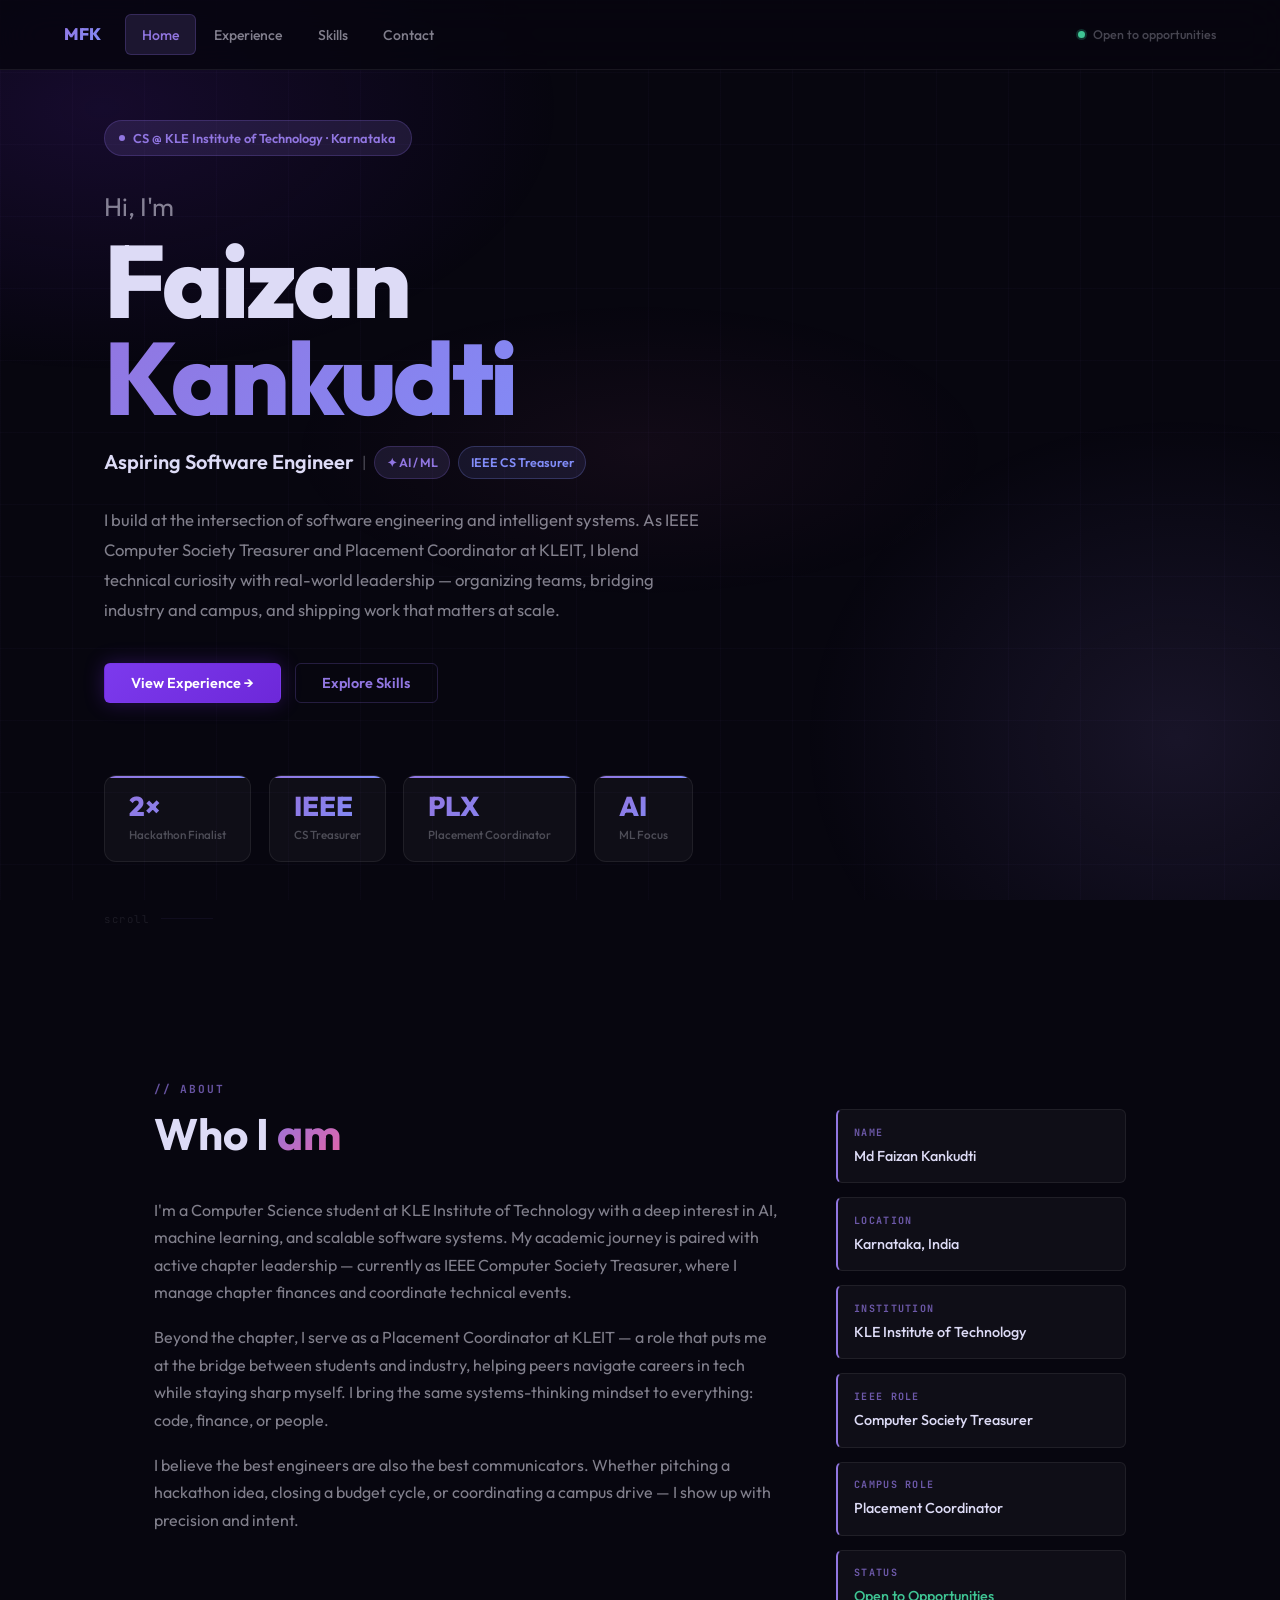
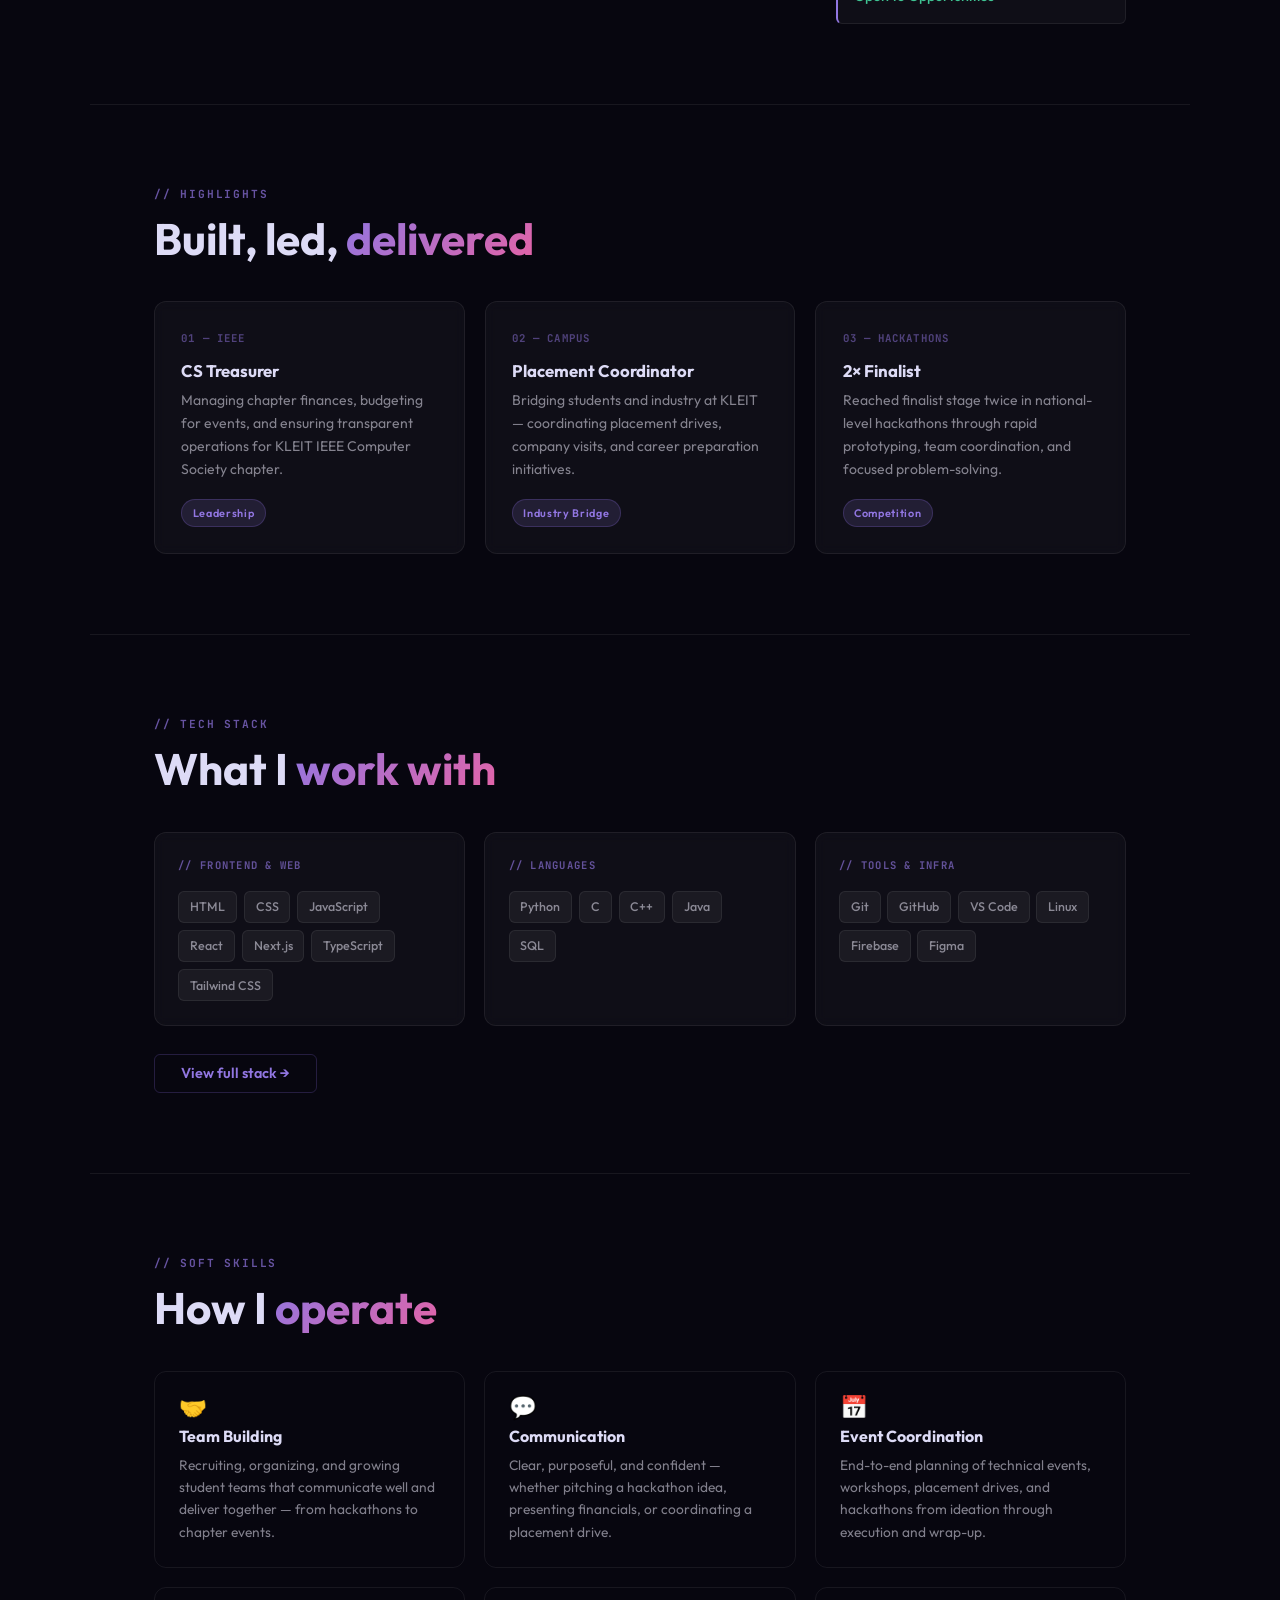
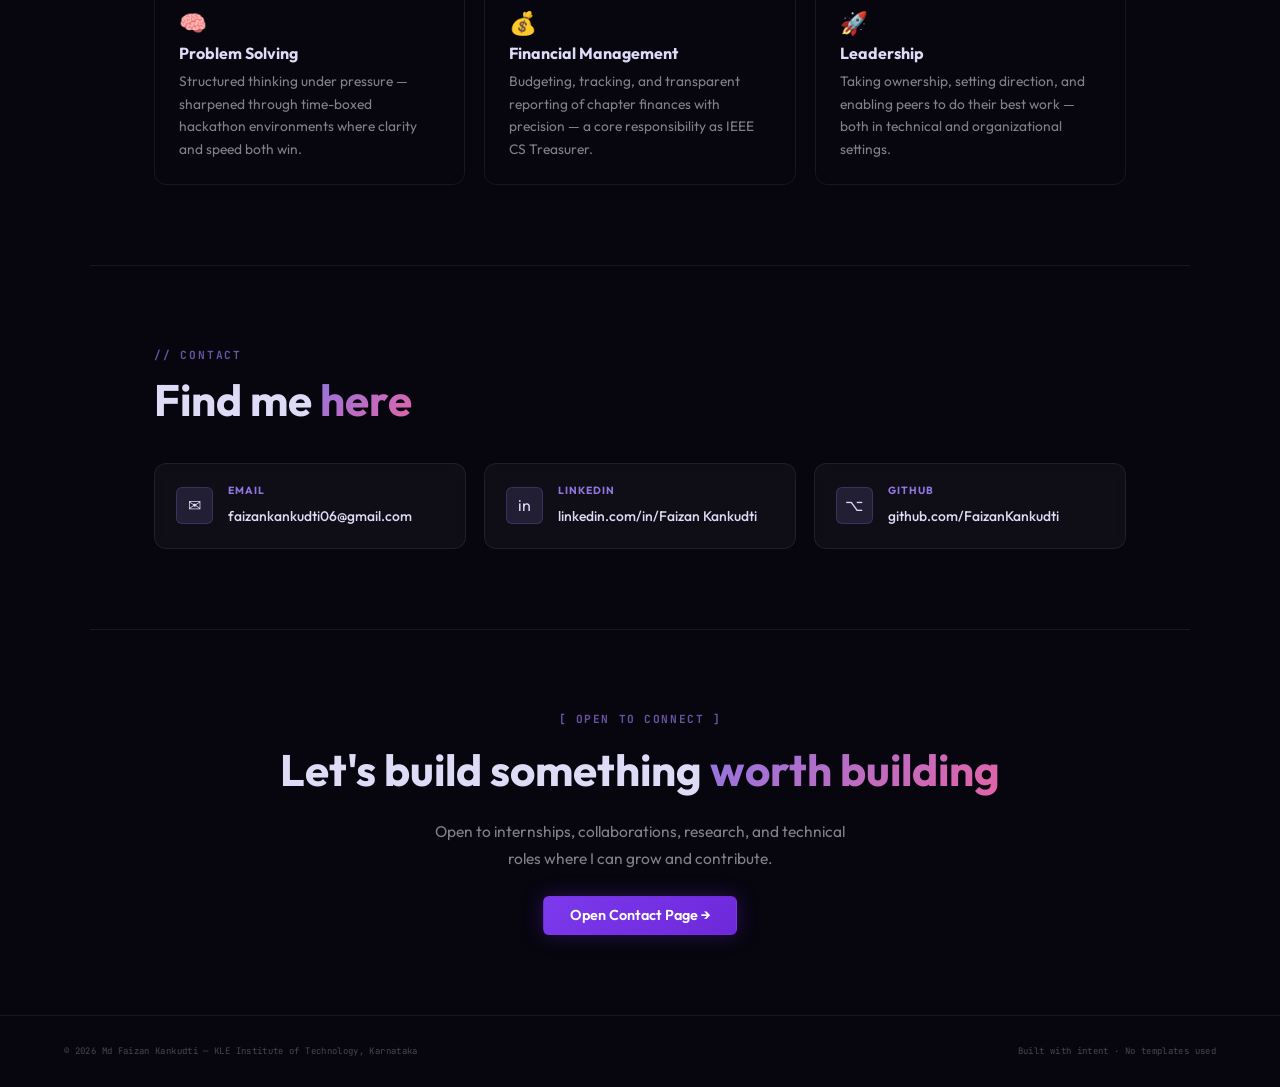
==== commit aa5df9bd: "updated email and linkedin links" ====
--- a/index.html
+++ b/index.html
@@ -52,7 +52,7 @@
     </div>
 
     <p class="hero-bio">
-      I build at the intersection of software engineering and intelligent systems. As IEEE Computer Society Treasurer and Placement Coordinator at KLE Tech, I blend technical curiosity with real-world leadership — organizing teams, bridging industry and campus, and shipping work that matters at scale.
+      I build at the intersection of software engineering and intelligent systems. As IEEE Computer Society Treasurer and Placement Coordinator at KLEIT, I blend technical curiosity with real-world leadership — organizing teams, bridging industry and campus, and shipping work that matters at scale.
     </p>
 
     <div class="hero-cta">
@@ -93,7 +93,7 @@
       <div class="about-text">
         <h2 class="section-title">Who I <em>am</em></h2>
         <p>I'm a Computer Science student at KLE Institute of Technology with a deep interest in AI, machine learning, and scalable software systems. My academic journey is paired with active chapter leadership — currently as IEEE Computer Society Treasurer, where I manage chapter finances and coordinate technical events.</p>
-        <p>Beyond the chapter, I serve as a Placement Coordinator at KLE Tech — a role that puts me at the bridge between students and industry, helping peers navigate careers in tech while staying sharp myself. I bring the same systems-thinking mindset to everything: code, finance, or people.</p>
+        <p>Beyond the chapter, I serve as a Placement Coordinator at KLEIT — a role that puts me at the bridge between students and industry, helping peers navigate careers in tech while staying sharp myself. I bring the same systems-thinking mindset to everything: code, finance, or people.</p>
         <p>I believe the best engineers are also the best communicators. Whether pitching a hackathon idea, closing a budget cycle, or coordinating a campus drive — I show up with precision and intent.</p>
       </div>
       <div class="about-sidebar">
@@ -134,7 +134,7 @@
         <div class="hcard-num mono">01 — IEEE</div>
         <div class="hcard-content">
           <h3>CS Treasurer</h3>
-          <p>Managing chapter finances, budgeting for events, and ensuring transparent operations for KLE Tech's IEEE Computer Society chapter.</p>
+          <p>Managing chapter finances, budgeting for events, and ensuring transparent operations for KLEIT IEEE Computer Society chapter.</p>
           <span class="hcard-tag">Leadership</span>
         </div>
       </div>
@@ -142,7 +142,7 @@
         <div class="hcard-num mono">02 — CAMPUS</div>
         <div class="hcard-content">
           <h3>Placement Coordinator</h3>
-          <p>Bridging students and industry at KLE Tech — coordinating placement drives, company visits, and career preparation initiatives.</p>
+          <p>Bridging students and industry at KLEIT — coordinating placement drives, company visits, and career preparation initiatives.</p>
           <span class="hcard-tag">Industry Bridge</span>
         </div>
       </div>
@@ -244,25 +244,25 @@
     <div class="section-label mono">// CONTACT</div>
     <h2 class="section-title">Find me <em>here</em></h2>
     <div class="contact-home-grid">
-      <a href="mailto:faizan@example.com" class="contact-card">
+      <a href="mailto:faizankankudti06@gmail.com" class="contact-card">
         <div class="contact-card-icon">✉</div>
         <div>
           <span class="contact-card-label">Email</span>
-          <span class="contact-card-value">faizan@example.com</span>
+          <span class="contact-card-value">faizankankudti06@gmail.com</span>
         </div>
       </a>
-      <a href="https://linkedin.com/in/mdfaizan" target="_blank" rel="noopener" class="contact-card">
+      <a href="https://www.linkedin.com/in/faizan-kankudti-a05506325?utm_source=share_via&utm_content=profile&utm_medium=member_android" target="_blank" rel="noopener" class="contact-card">
         <div class="contact-card-icon">in</div>
         <div>
           <span class="contact-card-label">LinkedIn</span>
-          <span class="contact-card-value">linkedin.com/in/mdfaizan</span>
+          <span class="contact-card-value">linkedin.com/in/Faizan Kankudti</span>
         </div>
       </a>
-      <a href="https://github.com/mdfaizan" target="_blank" rel="noopener" class="contact-card">
+      <a href="https://github.com/Faizankankudti" target="_blank" rel="noopener" class="contact-card">
         <div class="contact-card-icon">⌥</div>
         <div>
           <span class="contact-card-label">GitHub</span>
-          <span class="contact-card-value">github.com/mdfaizan</span>
+          <span class="contact-card-value">github.com/FaizanKankudti</span>
         </div>
       </a>
     </div>
--- a/style.css
+++ b/style.css
@@ -6,17 +6,17 @@
   --bg:        #07060f;
   --bg-2:      #0e0c1a;
   --bg-glass:  rgba(255,255,255,0.035);
-  --violet:    #a78bfa;
+  --violet:    #9176e1;
   --violet-d:  #7c3aed;
   --indigo:    #818cf8;
-  --rose:      #f472b6;
-  --green:     #34d399;
-  --amber:     #fbbf24;
+  --rose:      #e463a6;
+  --green:     #3fc594;
+  --amber:     #ecb220;
   --glow-v:    rgba(167,139,250,0.13);
   --glow-i:    rgba(129,140,248,0.10);
-  --border-v:  rgba(167,139,250,0.22);
+  --border-v:  rgba(144, 113, 239, 0.22);
   --border-s:  rgba(255,255,255,0.07);
-  --txt:       #f1f0ff;
+  --txt:       #dddbf6;
   --txt-dim:   rgba(241,240,255,0.52);
   --txt-faint: rgba(241,240,255,0.28);
   --r:   6px;
